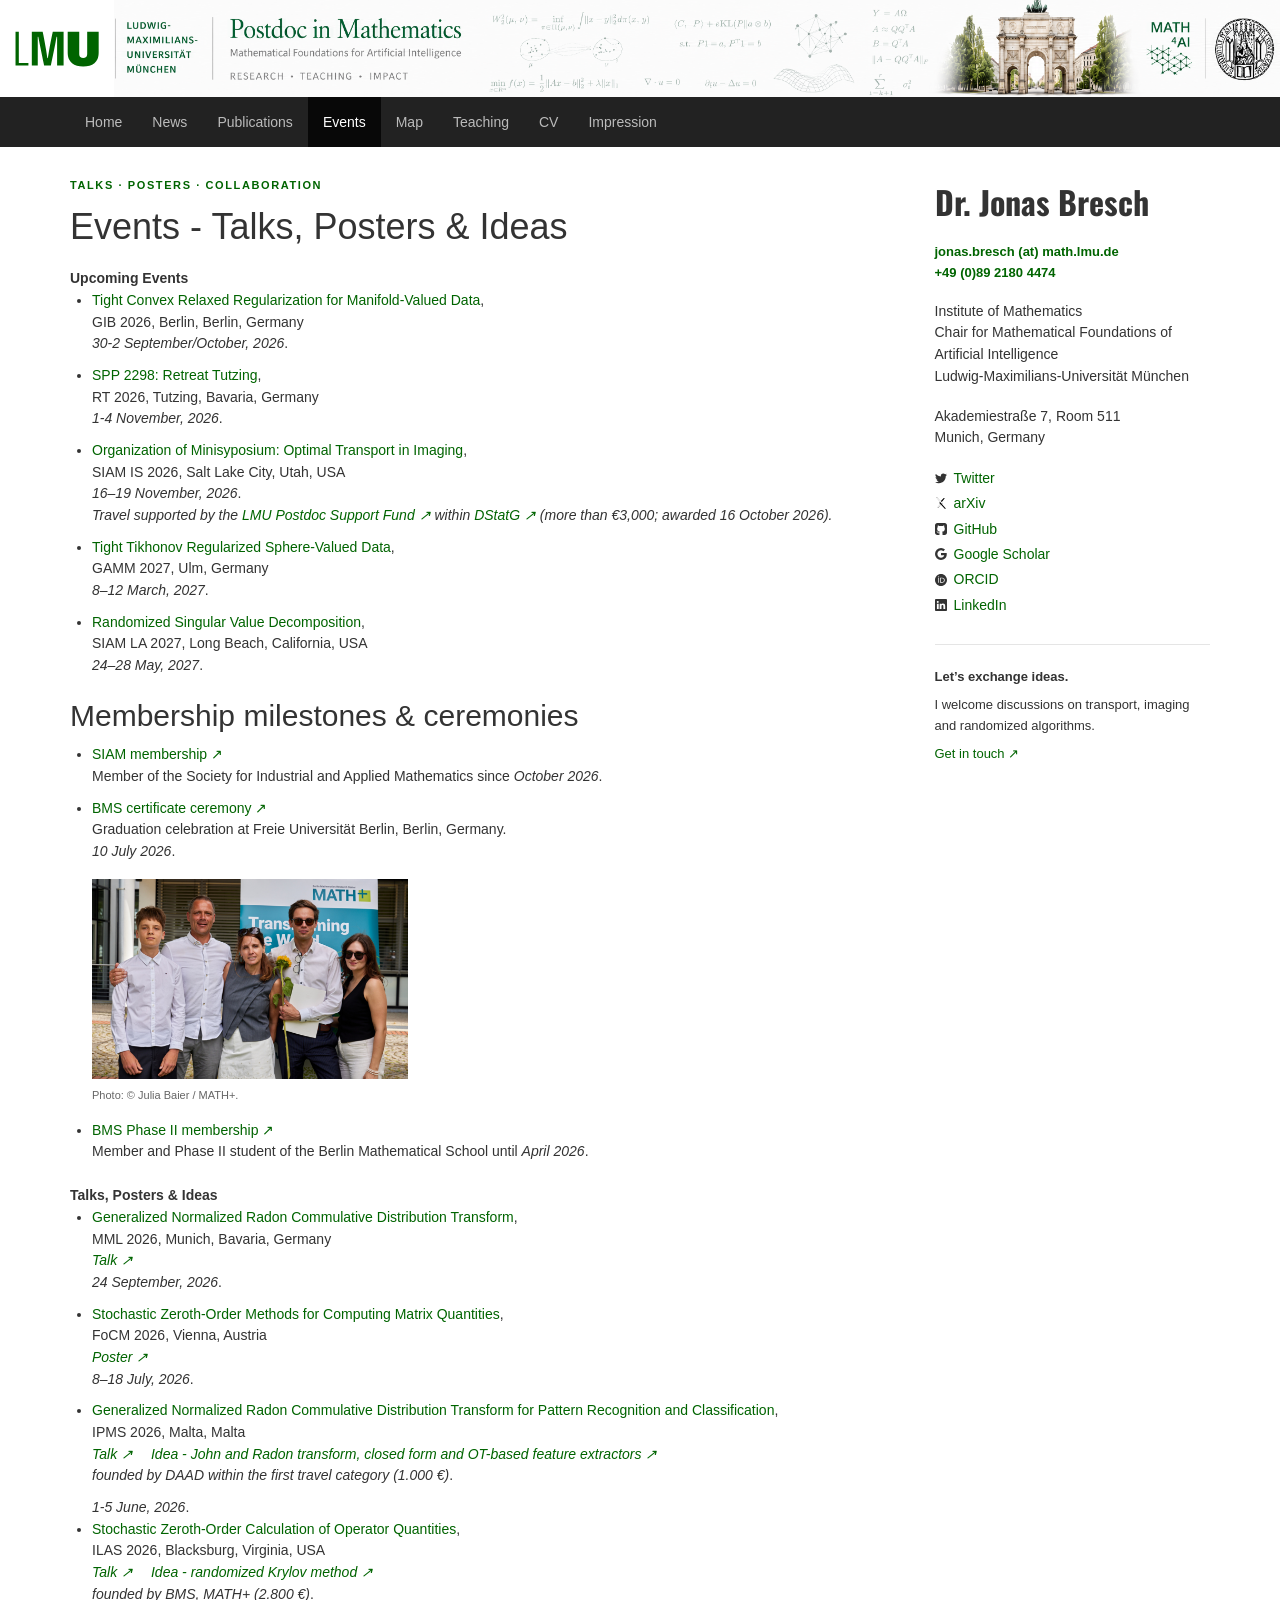
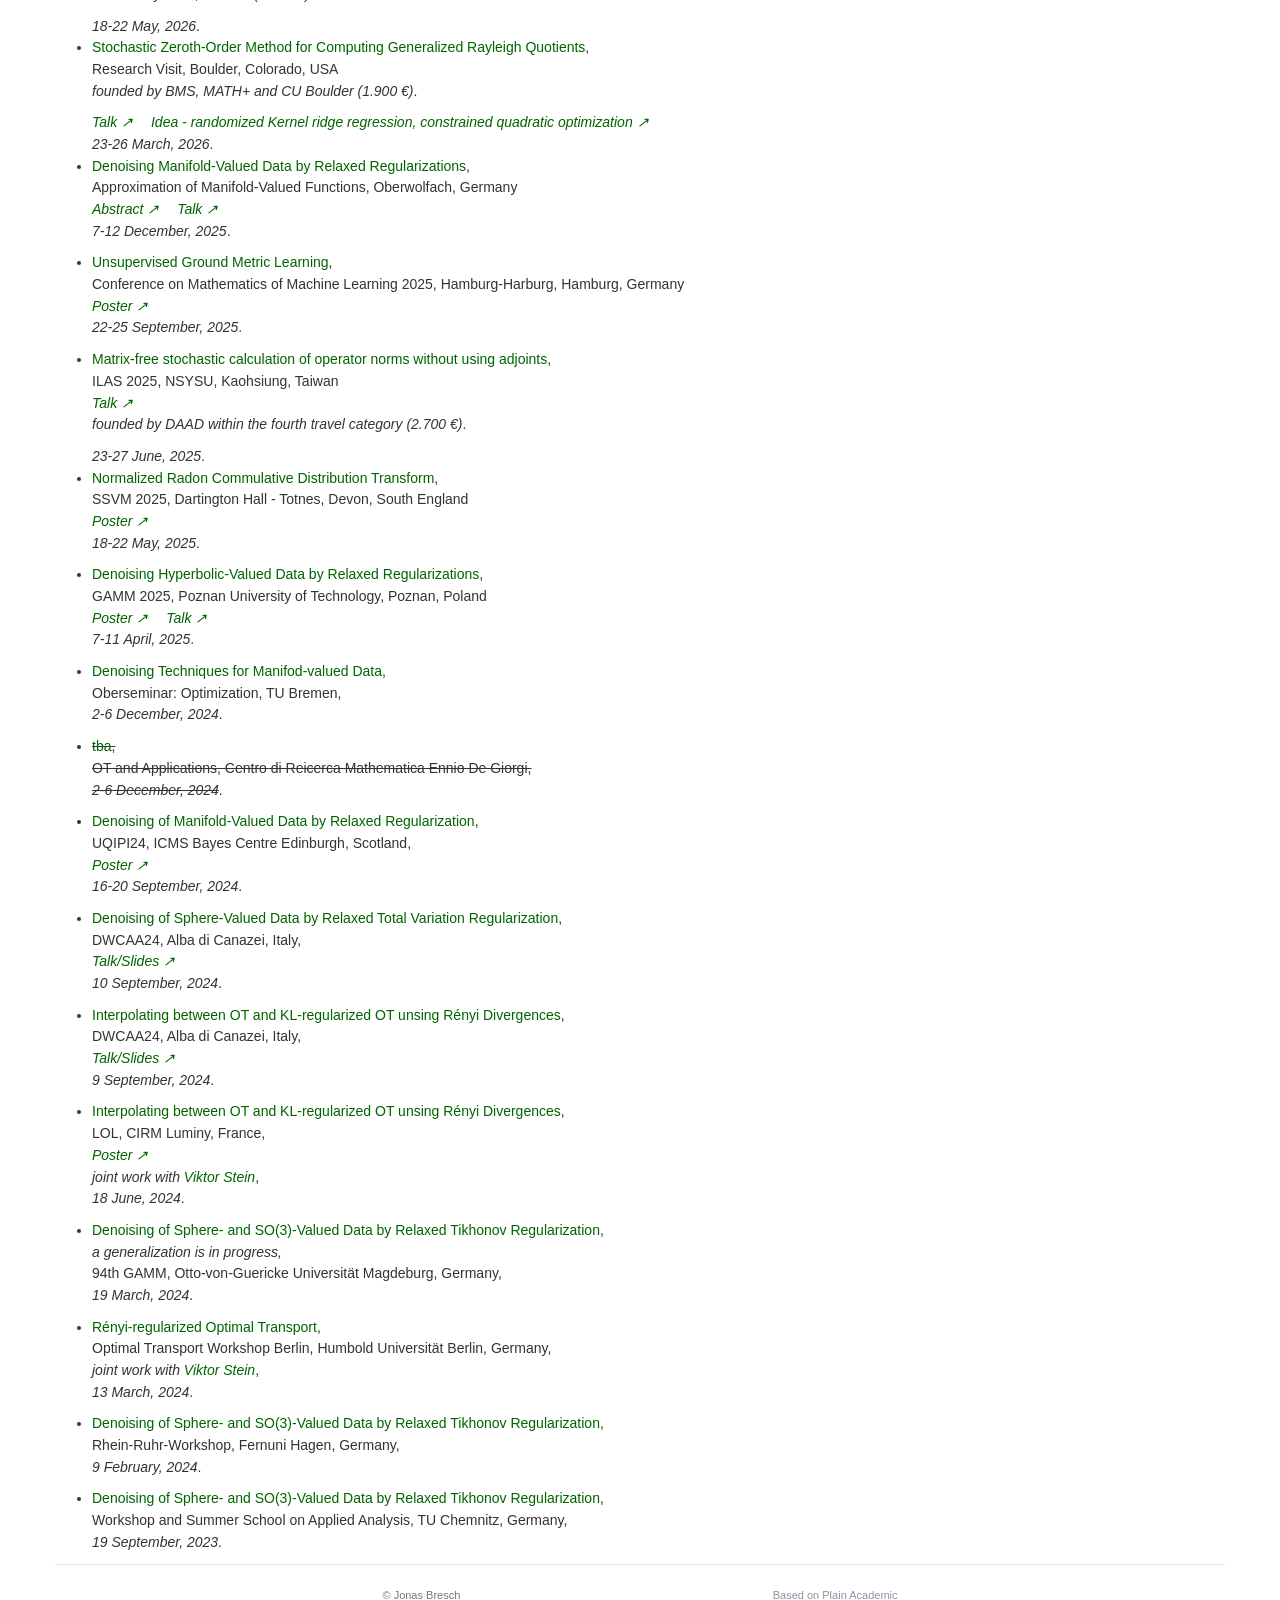
==== events.html @ 6ea83ebc "Correct BMS membership and add membership milestones and certificate ceremony" ====
<!doctype html>
<html lang="en"><head>
  <title>Jonas Bresch</title>
  <meta charset="utf-8">
  <meta name="viewport" content="width=device-width, initial-scale=1">
  <link rel="stylesheet" href="https://maxcdn.bootstrapcdn.com/bootstrap/3.3.6/css/bootstrap.min.css">
  <script src="https://ajax.googleapis.com/ajax/libs/jquery/1.12.0/jquery.min.js"></script>
  <script src="https://maxcdn.bootstrapcdn.com/bootstrap/3.3.6/js/bootstrap.min.js"></script>
  <link href="https://fonts.googleapis.com/css?family=Oswald:700" rel="stylesheet" type="text/css">
<html><head><link rel="stylesheet" href="news.css"></head></html><html><head><link rel="stylesheet" href="site.css"></head></html></head>
<body><a class="skip" href="#main">Skip to content</a><header class="banner"><a href="index.html"><span class="brand-banner"><img class="banner-art" src="LMU_header.png" alt="Postdoc in Mathematics — Mathematical Foundations of Artificial Intelligence"><span class="official-lmu"><img src="assets/lmu-letters.svg?v=006400" alt="LMU in green on white"></span></span></a></header><nav class="navigation" aria-label="Main navigation"><div class="container nav-inner"><a href="index.html">Home</a><a href="news.html">News</a><a href="publications.html">Publications</a><a aria-current="page" href="events.html">Events</a><a href="map.html">Map</a><a href="teaching.html">Teaching</a><a href="docs/cv_academic.pdf">CV</a><a href="images.html">Impression</a></div></nav><div class="container layout"><main id="main" class="page-content ">
<p class="eyebrow">TALKS · POSTERS · COLLABORATION</p>    
              <h1 id="publications">Events - Talks, Posters &amp; Ideas</h1>

              <strong>Upcoming Events</strong><br>
              <ul>
				<li> <a href="https://www.ptb.de/7th-annual-gip-meeting/startseite" , style="color:darkgreen">Tight Convex Relaxed Regularization for Manifold-Valued Data</a>,<br>  
                      GIB 2026, Berlin, Berlin, Germany<br>
                      <i>30-2 September/October, 2026</i>.</li>
				<li> <a href="https://jjewbresch.github.io/index.html" , style="color:darkgreen">SPP 2298: Retreat Tutzing</a>,<br>  
                      RT 2026, Tutzing, Bavaria, Germany<br>
                      <i>1-4 November, 2026</i>.</li>
                <li> <a href="https://www.siam.org/conferences-events/siam-conferences/is26/" , style="color:darkgreen">Organization of Minisyposium: Optimal Transport in Imaging</a>,<br>  
                      SIAM IS 2026, Salt Lake City, Utah, USA<br>
                <i>16–19 November, 2026</i>.<br><i>Travel supported by the <a href="https://www.mathematik-informatik-statistik.uni-muenchen.de/postdoc-support-fond/index.html" style="color:darkgreen">LMU Postdoc Support Fund ↗</a> within <a href="https://dstatg.de/" style="color:darkgreen">DStatG ↗</a> (more than €3,000; awarded 16 October 2026).</i></li>
                <li> <a href="https://jahrestagung.gamm.org/joint-annual-meeting-2027/joint-annual-meeting/" , style="color:darkgreen">Tight Tikhonov Regularized Sphere-Valued Data</a>,<br>  
                      GAMM 2027, Ulm, Germany<br>
                <i>8–12 March, 2027</i>.</li>
                <li> <a href="https://www.siam.org/conferences-events/siam-conferences/la27/" , style="color:darkgreen">Randomized Singular Value Decomposition</a>,<br>  
                      SIAM LA 2027, Long Beach, California, USA<br>
                <i>24–28 May, 2027</i>.</li>
              </ul>

              <section aria-labelledby="membership-events-title">
              <h2 id="membership-events-title">Membership milestones &amp; ceremonies</h2>
              <ul>
                <li><a href="https://www.siam.org/" style="color:darkgreen">SIAM membership ↗</a><br>Member of the Society for Industrial and Applied Mathematics since <i>October 2026</i>.</li>
                <li><a href="https://www.math-berlin.de/media-press/news/bms-certificate-ceremony-2026" style="color:darkgreen">BMS certificate ceremony ↗</a><br>Graduation celebration at Freie Universität Berlin, Berlin, Germany.<br><i>10 July 2026</i>.
                  <figure style="margin:16px 0"><a href="assets/bms-certificate-ceremony-2026.png" aria-label="Open full-size ceremony photograph"><img loading="lazy" decoding="async" src="assets/bms-certificate-ceremony-2026.png" width="600" height="380" style="display:block;max-width:100%;height:auto" alt="Jonas Bresch with family and guests at the BMS certificate ceremony, holding a certificate and sunflower."></a><figcaption style="font-size:11px;color:#666;margin-top:8px">Photo: © Julia Baier / MATH+.</figcaption></figure>
                </li>
                <li><a href="https://www.math-berlin.de/" style="color:darkgreen">BMS Phase II membership ↗</a><br>Member and Phase II student of the Berlin Mathematical School until <i>April 2026</i>.</li>
              </ul>
              </section>

              <strong>Talks, Posters &amp; Ideas</strong><br>
              <ul>
				<li> <a href="https://munichgeoml.github.io" , style="color:darkgreen">Generalized Normalized Radon Commulative Distribution Transform</a>,<br>  
                      MML 2026, Munich, Bavaria, Germany<br>
					  <i><a href="docs/talk_nrcdt_short.pdf" , style="color:darkgreen">Talk <span aria-hidden="true">↗</span></a></i><br>
                      <i>24 September, 2026</i>.</li>
                <li> <a href="https://focm2026.univie.ac.at/?page_id=1450" , style="color:darkgreen">Stochastic Zeroth-Order Methods for Computing Matrix Quantities</a>,<br>  
                      FoCM 2026, Vienna, Austria<br>
                      <i><a href="docs/Poster_FoCM2026.pdf" , style="color:darkgreen">Poster <span aria-hidden="true">↗</span></a></i><br>
                      <i>8–18 July, 2026</i>.</li>
                <li> <a href="https://www.ipms-conference.org/ipms2026/index.php/m20" , style="color:darkgreen">Generalized Normalized Radon Commulative Distribution Transform for Pattern Recognition and Classification</a>,<br>  
                      IPMS 2026, Malta, Malta<br>
                      <i><a href="docs/Talk_IPMS_2026.pdf" , style="color:darkgreen">Talk <span aria-hidden="true">↗</span></a>&emsp; <a href="docs/idea_IPMS2026.pdf" , style="color:darkgreen">Idea - John and Radon transform, closed form and OT-based feature extractors <span aria-hidden="true">↗</span></a></i><br>
                      <i>founded by DAAD within the first travel category (1.000 €)</i>.</li>
                <i>1-5 June, 2026</i>.
                <li> <a href="https://ilas2026.math.vt.edu/program.html" , style="color:darkgreen">Stochastic Zeroth-Order Calculation of Operator Quantities</a>,<br>  
                      ILAS 2026, Blacksburg, Virginia, USA<br>
                      <i><a href="docs/Talk_ILAS2026.pdf" , style="color:darkgreen">Talk <span aria-hidden="true">↗</span></a>&emsp; <a href="docs/idea_Blacksburg.pdf" , style="color:darkgreen">Idea - randomized Krylov method <span aria-hidden="true">↗</span></a></i><br>
                      <i>founded by BMS, MATH+ (2.800 €)</i>.</li>
                <i>18-22 May, 2026</i>.
                <li> <a href="https://www.colorado.edu/math/" , style="color:darkgreen">Stochastic Zeroth-Order Method for Computing Generalized Rayleigh Quotients</a>,<br>  
                      Research Visit, Boulder, Colorado, USA<br>
                      <i>founded by BMS, MATH+ and CU Boulder (1.900 €)</i>.</li>
                      <i><a href="docs/Talk_Boulder2026.pdf" , style="color:darkgreen">Talk <span aria-hidden="true">↗</span></a>&emsp; <a href="docs/idea_Boulder.pdf" , style="color:darkgreen">Idea - randomized Kernel ridge regression, constrained quadratic optimization <span aria-hidden="true">↗</span></a></i><br>
                <i>23-26 March, 2026</i>.
                <li> <a href="https://www.mfo.de/www/activity/2550b" , style="color:darkgreen">Denoising Manifold-Valued Data by Relaxed Regularizations</a>,<br>  
                      Approximation of Manifold-Valued Functions, Oberwolfach, Germany<br>
                      <i><a href="docs/Abstract_MFO2025.pdf" , style="color:darkgreen">Abstract <span aria-hidden="true">↗</span></a>&emsp; <a href="docs/Talk_MFO2025.pdf" , style="color:darkgreen">Talk <span aria-hidden="true">↗</span></a></i> <br>
                <i>7-12 December, 2025</i>.</li>
                <li> <a href="https://events.hifis.net/event/1858/" , style="color:darkgreen">Unsupervised Ground Metric Learning</a>,<br>  
                      Conference on Mathematics of Machine Learning 2025, Hamburg-Harburg, Hamburg, Germany<br>
                      <i><a href="docs/Unsupervised_Metric_Learning__poster.pdf" , style="color:darkgreen">Poster <span aria-hidden="true">↗</span></a></i> <br>
                <i>22-25 September, 2025</i>.</li>
                <li> <a href="https://ilas2025.tw/program/mini/" , style="color:darkgreen">Matrix-free stochastic calculation of operator norms without using adjoints</a>,<br>  
                      ILAS 2025, NSYSU, Kaohsiung, Taiwan<br>
                      <i><a href="docs/Talk_ILAS2025.pdf" , style="color:darkgreen">Talk <span aria-hidden="true">↗</span></a></i> <br>
                      <i>founded by DAAD within the fourth travel category (2.700 €)</i>.</li>
                <i>23-27 June, 2025</i>.
                <li> <a href="https://sites.google.com/view/ssvm-2025/home-page" , style="color:darkgreen">Normalized Radon Commulative Distribution Transform</a>,<br>  
                      SSVM 2025, Dartington Hall - Totnes, Devon, South England<br>
                      <i><a href="docs/SSVM2025_NR_CDT_poster.pdf" , style="color:darkgreen">Poster <span aria-hidden="true">↗</span></a></i> <br>
                <i>18-22 May, 2025</i>.</li>
                <li> <a href="https://jahrestagung.gamm.org/annual-meeting-2025/95th-annual-meeting-2/" , style="color:darkgreen">Denoising Hyperbolic-Valued Data by Relaxed Regularizations</a>,<br>  
                  GAMM 2025, Poznan University of Technology, Poznan, Poland<br>
                  <i><a href="docs/Denoising_Hyperbolic_Valued_Data_by_Relaxed_TV_Regularization__poster.pdf" , style="color:darkgreen">Poster <span aria-hidden="true">↗</span></a>&emsp; <a href="docs/Talk_GAMM2025.pdf" , style="color:darkgreen">Talk <span aria-hidden="true">↗</span></a></i> <br>
                <i>7-11 April, 2025</i>.</li>
                <li> <a href="http://www.crm.sns.it/event/531/index.html#title" , style="color:darkgreen">Denoising Techniques for Manifod-valued Data</a>,<br>  
                  Oberseminar: Optimization, TU Bremen,<br>
                <i>2-6 December, 2024</i>.</li>
                <li> <s><a href="http://www.crm.sns.it/event/531/index.html#title" , style="color:darkgreen">tba</a>,<br>  
                  OT and Applications, Centro di Reicerca Mathematica Ennio De Giorgi,</s><br>
                <i><s>2-6 December, 2024</s></i>.</li>
                <li> <a href="https://www.icms.org.uk/UQIPI24" , style="color:darkgreen">Denoising of Manifold-Valued Data by Relaxed Regularization</a>,<br>  
                  UQIPI24, ICMS Bayes Centre Edinburgh, Scotland,<br>
                <i><a href="docs/Denoising_Sphere_Valued_Data_by_Relaxed_TV_Regularization__poster.pdf" , style="color:darkgreen">Poster <span aria-hidden="true">↗</span></a></i> <br>
                <i>16-20 September, 2024</i>.</li>
              <li> <a href="https://sites.google.com/view/dwcaa24/" , style="color:darkgreen">Denoising of Sphere-Valued Data by Relaxed Total Variation Regularization</a>,<br>  
                  DWCAA24, Alba di Canazei, Italy,<br>
                <i><a href="docs/Talk_Denoising_of_Manifold_Valued_Data__DWCAA.pdf" , style="color:darkgreen">Talk/Slides <span aria-hidden="true">↗</span></a></i> <br>
                <i>10 September, 2024</i>.</li>
              <li> <a href="https://sites.google.com/view/dwcaa24/" , style="color:darkgreen">Interpolating between OT and KL-regularized OT unsing Rényi Divergences</a>,<br>  
                  DWCAA24, Alba di Canazei, Italy,<br>
                <i><a href="docs/Talk_Re%CC%81nyi_regularized_Optimal_Transport__DWCAA.pdf" , style="color:darkgreen">Talk/Slides <span aria-hidden="true">↗</span></a></i> <br>
                <i>9 September, 2024</i>.</li>
              <li> <a href="https://conferences.cirm-math.fr/3003.html" , style="color:darkgreen">Interpolating between OT and KL-regularized OT unsing Rényi Divergences</a>,<br>  
                  LOL, CIRM Luminy, France,<br>
                  <i><a href="docs/Re%CC%81nyi_regularized_optimal_transport__poster.pdf" , style="color:darkgreen">Poster <span aria-hidden="true">↗</span></a></i> <br>
                  <i>joint work with  <a href="https://viktorajstein.github.io" , style="color:darkgreen">Viktor Stein</a></i>,<br>
                  <i>18 June, 2024</i>.</li>
              <li> <a href="https://jahrestagung.gamm.org/annual-meeting-2024/program/" , style="color:darkgreen">Denoising of Sphere- and SO(3)-Valued Data by Relaxed Tikhonov Regularization</a>,<br>  
                  <i>a generalization is in progress,</i><br>
                  94th GAMM, Otto-von-Guericke Universität Magdeburg, Germany,<br>
              <i>19 March, 2024</i>.</li>
              <li> <a href="https://sites.google.com/view/ot-berlin-2024" , style="color:darkgreen">Rényi-regularized Optimal Transport</a>,<br> 
                  Optimal Transport Workshop Berlin, Humbold Universität Berlin, Germany,<br>
              <i>joint work with  <a href="https://viktorajstein.github.io" , style="color:darkgreen">Viktor Stein</a></i>,<br>
              <i>13 March, 2024</i>.</li>
              <li> <a href="https://www.fernuni-hagen.de/angewandte-mathematik/rrw/workshop2024.shtml" , style="color:darkgreen">Denoising of Sphere- and SO(3)-Valued Data by Relaxed Tikhonov Regularization</a>,<br> 
                  Rhein-Ruhr-Workshop, Fernuni Hagen, Germany,<br>
              <i>9 February, 2024</i>.</li>
              <li> <a href="https://www.chemnitz-am.de/cms2023/" , style="color:darkgreen">Denoising of Sphere- and SO(3)-Valued Data by Relaxed Tikhonov Regularization</a>,<br> 
                    Workshop and Summer School on Applied Analysis, TU Chemnitz, Germany,<br>
                <i>19 September, 2023</i>.</li>
              </ul>
          
            </main><aside class="sidebar"><h2>Dr. Jonas Bresch</h2><p><a href="mailto:jonas.bresch@math.lmu.de">jonas.bresch (at) math.lmu.de</a><br><a href="tel:+498921804474">+49 (0)89 2180 4474</a></p><p>Institute of Mathematics<br>Chair for Mathematical Foundations of Artificial Intelligence<br>Ludwig-Maximilians-Universität München</p><p>Akademiestraße 7, Room 511<br>Munich, Germany</p><div class="profile-links"><a href="https://twitter.com/j_j_e_w_b"><svg xmlns="https://www.w3.org/2000/svg" width="12" height="12" fill="currentColor" class="bi bi-twitter" viewbox="0 0 16 16">
                    <path d="M5.026 15c6.038 0 9.341-5.003 9.341-9.334 0-.14 0-.282-.006-.422A6.685 6.685 0 0 0 16 3.542a6.658 6.658 0 0 1-1.889.518 3.301 3.301 0 0 0 1.447-1.817 6.533 6.533 0 0 1-2.087.793A3.286 3.286 0 0 0 7.875 6.03a9.325 9.325 0 0 1-6.767-3.429 3.289 3.289 0 0 0 1.018 4.382A3.323 3.323 0 0 1 .64 6.575v.045a3.288 3.288 0 0 0 2.632 3.218 3.203 3.203 0 0 1-.865.115 3.23 3.23 0 0 1-.614-.057 3.283 3.283 0 0 0 3.067 2.277A6.588 6.588 0 0 1 .78 13.58a6.32 6.32 0 0 1-.78-.045A9.344 9.344 0 0 0 5.026 15z"></path>
                    </svg><span>Twitter</span></a><a href="https://arxiv.org/search/?searchtype=author&amp;query=Bresch%2C+J"><svg xmlns="http://www.w3.org/2000/svg" width="12" height="12" fill="currentColor" class="bi bi-google" viewbox="0 0 24 24">
                    <path d="M3.8423 0a1.0037 1.0037 0 0 0 -0.922 0.6078c-0.1536 0.3687 -0.0438 0.6275 0.2938 1.1113l6.9185 8.3597 -1.0223 1.1058a1.0393 1.0393 0 0 0 0.003 1.4229l1.2292 1.3135 -5.4391 6.4444c-0.2803 0.299 -0.4538 0.823 -0.2971 1.1986a1.0253 1.0253 0 0 0 0.9585 0.635 0.9133 0.9133 0 0 0 0.6891 -0.3405l5.783 -6.126 7.4902 8.0051a0.8527 0.8527 0 0 0 0.6835 0.2597 0.9575 0.9575 0 0 0 0.8777 -0.6138c0.1577 -0.377 -0.017 -0.7502 -0.306 -1.1407l-7.0518 -8.3418 1.0632 -1.13a0.9626 0.9626 0 0 0 0.0089 -1.3165L4.6336 0.4639s-0.3733 -0.4535 -0.768 -0.463zm0 0.272h0.0166c0.2179 0.0052 0.4874 0.2715 0.5644 0.3639l0.005 0.006 0.0052 0.0055 10.169 10.9905a0.6915 0.6915 0 0 1 -0.0072 0.945l-1.0666 1.133 -1.4982 -1.7724 -8.5994 -10.39c-0.3286 -0.472 -0.352 -0.6183 -0.2592 -0.841a0.7307 0.7307 0 0 1 0.6704 -0.4401Zm14.341 1.5701a0.877 0.877 0 0 0 -0.6554 0.2418l-5.6962 6.1584 1.6944 1.8319 5.3089 -6.5138c0.3251 -0.4335 0.479 -0.6603 0.3247 -1.0292a1.1205 1.1205 0 0 0 -0.9763 -0.689zm-7.6557 12.2823 1.3186 1.4135 -5.7864 6.1295a0.6494 0.6494 0 0 1 -0.4959 0.26 0.7516 0.7516 0 0 1 -0.706 -0.4669c-0.1119 -0.2682 0.0359 -0.6864 0.2442 -0.9083l0.0051 -0.0055 0.0047 -0.0055z" fill="#000000" stroke-width="1"></path>
                    </svg><span>arXiv</span></a><a href="https://github.com/JJEWBresch"><svg xmlns="http://www.w3.org/2000/svg" width="12" height="12" fill="currentColor" class="bi bi-google" viewbox="0 0 20 20">
                    <path d="M18.88 1.099C18.147.366 17.265 0 16.233 0H3.746C2.714 0 1.832.366 1.099 1.099.366 1.832 0 2.714 0 3.746v12.487c0 1.032.366 1.914 1.099 2.647.733.733 1.615 1.099 2.647 1.099H6.66c.19 0 .333-.007.429-.02a.504.504 0 0 0 .286-.169c.095-.1.143-.245.143-.435l-.007-.885c-.004-.564-.006-1.01-.006-1.34l-.3.052c-.19.035-.43.05-.721.046a5.555 5.555 0 0 1-.904-.091 2.026 2.026 0 0 1-.872-.39 1.651 1.651 0 0 1-.572-.8l-.13-.3a3.25 3.25 0 0 0-.41-.663c-.186-.243-.375-.407-.566-.494l-.09-.065a.956.956 0 0 1-.17-.156.723.723 0 0 1-.117-.182c-.026-.061-.004-.111.065-.15.07-.04.195-.059.378-.059l.26.04c.173.034.388.138.643.311a2.1 2.1 0 0 1 .631.677c.2.355.44.626.722.813.282.186.566.28.852.28.286 0 .533-.022.742-.065a2.59 2.59 0 0 0 .585-.196c.078-.58.29-1.028.637-1.34a8.907 8.907 0 0 1-1.333-.234 5.314 5.314 0 0 1-1.223-.507 3.5 3.5 0 0 1-1.047-.872c-.277-.347-.505-.802-.683-1.365-.177-.564-.266-1.215-.266-1.952 0-1.049.342-1.942 1.027-2.68-.32-.788-.29-1.673.091-2.652.252-.079.625-.02 1.119.175.494.195.856.362 1.086.5.23.14.414.257.553.352a9.233 9.233 0 0 1 2.497-.338c.859 0 1.691.113 2.498.338l.494-.312a6.997 6.997 0 0 1 1.197-.572c.46-.174.81-.221 1.054-.143.39.98.424 1.864.103 2.653.685.737 1.028 1.63 1.028 2.68 0 .737-.089 1.39-.267 1.957-.177.568-.407 1.023-.689 1.366-.282.343-.633.63-1.053.865-.42.234-.828.403-1.223.507a8.9 8.9 0 0 1-1.333.235c.45.39.676 1.005.676 1.846v3.11c0 .147.021.266.065.357a.36.36 0 0 0 .208.189c.096.034.18.056.254.064.074.01.18.013.318.013h2.914c1.032 0 1.914-.366 2.647-1.099.732-.732 1.099-1.615 1.099-2.647V3.746c0-1.032-.367-1.914-1.1-2.647z"></path>
                    </svg><span>GitHub</span></a><a href="https://scholar.google.com/citations?user=GdgyWoAAAAAJ&amp;hl=de"><svg xmlns="https://www.w3.org/2000/svg" width="12" height="12" fill="currentColor" class="bi bi-google" viewbox="0 0 16 16">
                    <path d="M15.545 6.558a9.42 9.42 0 0 1 .139 1.626c0 2.434-.87 4.492-2.384 5.885h.002C11.978 15.292 10.158 16 8 16A8 8 0 1 1 8 0a7.689 7.689 0 0 1 5.352 2.082l-2.284 2.284A4.347 4.347 0 0 0 8 3.166c-2.087 0-3.86 1.408-4.492 3.304a4.792 4.792 0 0 0 0 3.063h.003c.635 1.893 2.405 3.301 4.492 3.301 1.078 0 2.004-.276 2.722-.764h-.003 a3.702 3.702 0 0 0 1.599-2.431H8v-3.08h7.545z"></path>
                    </svg><span>Google Scholar</span></a><a href="https://orcid.org/0009-0009-3855-0933"><svg xmlns="http://www.w3.org/2000/svg" width="12" height="12" fill="currentColor" class="bi bi-google" viewbox="0 0 32 32">
                    <path d="M16 0c-8.839 0-16 7.161-16 16s7.161 16 16 16c8.839 0 16-7.161 16-16s-7.161-16-16-16zM9.823 5.839c0.704 0 1.265 0.573 1.265 1.26 0 0.688-0.561 1.265-1.265 1.265-0.692-0.004-1.26-0.567-1.26-1.265 0-0.697 0.563-1.26 1.26-1.26zM8.864 9.885h1.923v13.391h-1.923zM13.615 9.885h5.197c4.948 0 7.125 3.541 7.125 6.703 0 3.439-2.687 6.699-7.099 6.699h-5.224zM15.536 11.625v9.927h3.063c4.365 0 5.365-3.312 5.365-4.964 0-2.687-1.713-4.963-5.464-4.963z"></path></svg><span>ORCID</span></a><a href="https://de.linkedin.com/in/jonas-j-e-w-bresch-36546132b"><svg xmlns="http://www.w3.org/2000/svg" width="12" height="12" viewBox="0 0 16 16" fill="currentColor" aria-hidden="true"><path d="M0 1.146C0 .513.526 0 1.175 0h13.65C15.474 0 16 .513 16 1.146v13.708c0 .633-.526 1.146-1.175 1.146H1.175C.526 16 0 15.487 0 14.854zM4.943 13.394V6.169H2.542v7.225zM3.743 5.182c.837 0 1.358-.554 1.358-1.248-.015-.709-.521-1.248-1.342-1.248s-1.359.539-1.359 1.248c0 .694.521 1.248 1.327 1.248h.016zm4.908 8.212V9.359c0-.216.016-.432.08-.586.173-.431.568-.878 1.232-.878.869 0 1.216.662 1.216 1.634v3.865h2.401V9.25c0-2.22-1.184-3.252-2.764-3.252-1.274 0-1.845.7-2.165 1.193v.025h-.016l.016-.025V6.169h-2.4c.03.678 0 7.225 0 7.225z"/></svg><span>LinkedIn</span></a></div><div class="sidebar-note"><strong>Let’s exchange ideas.</strong><p>I welcome discussions on transport, imaging and randomized algorithms.</p><a href="mailto:jonas.bresch@math.lmu.de">Get in touch ↗</a></div></aside></div><footer class="container footer"><span>© Jonas Bresch</span><a href="https://github.com/mavroudisv/plain-academic">Based on Plain Academic</a></footer></body></html>
---- news.css ----
:root{--green:#006400;--ink:#333;--muted:#666;--line:#e5e5e5}*{box-sizing:border-box}body{margin:0;color:var(--ink);background:white;font:14px/1.55 'Helvetica Neue',Helvetica,Arial,sans-serif}a{color:var(--green);text-decoration:none}a:hover{text-decoration:underline}a:focus-visible,button:focus-visible{outline:3px solid #147a27;outline-offset:4px}img{max-width:100%;height:auto}.container{width:1170px;max-width:100%;padding:0 15px;margin:0 auto}.banner img{display:block;width:100%;height:auto}.navigation{background:#222;min-height:50px}.nav-inner{display:flex;flex-wrap:wrap}.navigation a{color:#bbb;padding:15px;line-height:20px}.navigation a:hover{color:white;text-decoration:none}.navigation a[aria-current=page]{background:#080808;color:white}.layout{display:grid;grid-template-columns:minmax(0,3fr) minmax(225px,1fr);gap:38px;margin-top:30px}.intro{margin-bottom:24px}h1{font-size:36px;font-weight:500;line-height:1.1;margin:12px 0 16px}h2{font-weight:500;line-height:1.25}.eyebrow{font-size:11px;letter-spacing:1.6px;color:var(--green);font-weight:700;margin:0}.lead{font-size:21px;line-height:1.4;font-weight:300;margin:0 0 10px;max-width:660px}.intro-note{color:var(--muted)}.upcoming{background:#f6f8f5;border-left:3px solid var(--green);padding:18px 22px;margin:24px 0 30px}.upcoming h2{font-size:18px;margin:0 0 12px}.upcoming ul{list-style:none;padding:0;margin:0;display:grid;grid-template-columns:1fr 1fr;gap:18px 24px}.upcoming li{font-size:13px}.filter-area{border-bottom:1px solid var(--line);padding-bottom:14px}.filters{display:flex;flex-wrap:wrap;gap:7px}.filters button{font:inherit;font-size:12px;padding:6px 11px;background:#fff;border:1px solid #ccc;border-radius:3px;color:#444;cursor:pointer}.filters button[aria-pressed=true]{background:var(--green);border-color:var(--green);color:white}#result-count{margin:10px 0 0;font-size:12px;color:var(--muted)}.news-item{border-bottom:1px solid var(--line);padding:28px 0 30px}.meta{display:flex;align-items:center;gap:12px;color:var(--muted);font-size:12px}.tag{color:var(--green);background:#edf4ec;padding:3px 8px;border-radius:2px;font-weight:600}.news-item h2{font-size:24px;margin:12px 0}.news-item p{margin:0 0 16px;max-width:720px}.news-item figure{margin:18px 0 16px}.news-item figure img{display:block;max-height:420px;width:auto;max-width:100%;margin:auto}.news-item figcaption{font-size:11px;line-height:1.5;color:#6b6b6b;margin:10px 0 0}.links{display:flex;flex-wrap:wrap;gap:9px 20px;font-size:13px;font-weight:500}.logos{display:flex;gap:25px;flex-wrap:wrap;align-items:center;margin:20px 0}.logo{display:flex;align-items:center;justify-content:center;width:145px;height:75px;padding:8px}.logo img{max-width:100%;max-height:60px;object-fit:contain}.logo.cu-boulder{background:#111;width:175px;border-radius:3px}.sidebar{padding-top:5px}.sidebar h2{font-family:'Arial Narrow','Helvetica Neue',Arial,sans-serif;font-size:30px;font-weight:700;margin:0 0 20px}.sidebar p{margin:0 0 18px}.sidebar>p:first-of-type{font-weight:600;font-size:13px}.profile-links{display:grid;gap:3px}.sidebar-note{border-top:1px solid var(--line);margin-top:28px;padding-top:22px;font-size:13px}.sidebar-note p{margin:8px 0}.updated{font-size:11px;color:#777;margin-top:28px!important}.archive-note{padding:24px 0}.footer{display:flex;justify-content:space-between;gap:15px;padding-top:22px;padding-bottom:28px;border-top:1px solid var(--line);font-size:11px;color:#777}.footer>a{color:#8995a3}.skip{position:absolute;top:-60px;left:15px;background:white;padding:10px;z-index:10}.skip:focus{top:10px}[hidden]{display:none!important}@media(max-width:1199px){.container{width:970px}}@media(max-width:991px){.container{width:750px}.layout{grid-template-columns:minmax(0,1fr) 210px;gap:26px}.sidebar h2{font-size:26px}.lead{font-size:19px}.navigation a{padding:15px 12px}.upcoming ul{grid-template-columns:1fr}}@media(max-width:767px){.container{width:auto}.layout{display:block;margin-top:24px}.nav-inner{justify-content:flex-start;padding:0 8px}.navigation a{padding:11px 10px;font-size:13px}.sidebar{margin:30px 0;border-top:1px solid var(--line);padding-top:24px}.news-item h2{font-size:22px}.news-item figure img{max-height:none}.footer{flex-wrap:wrap}.upcoming{padding:16px}.intro .lead{font-size:20px}}@media print{.navigation,.filter-area,.sidebar,.upcoming,.skip{display:none!important}.layout{display:block}.banner{max-height:120px;overflow:hidden}.news-item{break-inside:avoid}.news-item[hidden]{display:block!important}.container{width:100%}}

/* Only the leftmost LMU letters are replaced; the rest of the header is untouched. */
.brand-banner{position:relative;display:block;width:100%;line-height:0}.brand-banner .banner-art{display:block;width:100%;height:auto;max-height:none}.official-lmu{position:absolute;left:0;top:0;width:8.9%;height:100%;display:flex;align-items:center;justify-content:center;background:#fff}.brand-banner .official-lmu img{display:block;width:77%;height:auto;max-height:65%;object-fit:contain;margin:0}
---- site.css ----
/* Shared academic-site layout. Original profile font and inline SVG marks are retained. */
.sidebar h2{font-family:'Oswald',sans-serif;font-size:32px;font-weight:700;line-height:1.25;margin:0 0 20px}
.profile-links a{display:flex;align-items:center;gap:7px;line-height:1.6}
.profile-links svg{flex:none;width:12px;height:12px;display:inline-block;color:#333}
.page-content{min-width:0}
.page-content>h1:first-child{margin-top:5px;margin-bottom:24px}
.page-content li{margin-bottom:10px}
.page-content li li{margin-bottom:5px}
.page-content ul{padding-left:22px}
.page-content>strong{display:block;margin-top:22px}
.page-content>strong+br{display:none}
.gallery-content .image123{display:flex;flex-wrap:wrap;align-items:flex-start;gap:14px;margin:12px 0 28px;clear:both}
.gallery-content .image123>div{float:none!important;margin:0!important;max-width:100%}
.gallery-content .image123 img{max-width:100%;object-fit:contain}
.gallery-content .image123 p{font-size:12px;margin:8px 0;max-width:290px}
.map-content{display:grid;grid-template-columns:minmax(185px,.8fr) minmax(0,1.6fr);grid-template-areas:'events map';gap:20px;align-items:start}
.map-content .events-panel,.map-content .map-card{height:clamp(420px,65vh,680px)}
.map-content .panel{margin:0;border:0;box-shadow:none}
.map-content .controls-row{grid-template-columns:minmax(0,1fr)}
.map-content .error-banner{color:#333}
.map-content .events-list{padding-right:8px}
.navigation a:focus,.navigation a:active{color:#fff;text-decoration:none}
@media(max-width:991px){.map-content{grid-template-columns:minmax(0,1fr);grid-template-areas:'map' 'events'}.map-content .events-panel{height:420px}.map-content .map-card{height:420px}}
@media(max-width:767px){.sidebar h2{font-size:32px}.map-content .map-card{height:380px}.gallery-content .image123{gap:16px}.page-content>h1:first-child{font-size:30px}}
/* Bootstrap's clearfix pseudo-elements must not become grid/flex children. */
.layout::before,.layout::after,.nav-inner::before,.nav-inner::after{display:none!important;content:none!important}
.page-content>img.img-responsive{height:auto!important;max-height:360px;object-fit:contain}

/* Research illustrations in the complete bibliography. */
.page-content li>figure{margin:14px 0 24px}.page-content li>figure img{width:auto;max-width:100%;max-height:200px;object-fit:contain}.page-content li>figure figcaption{font-size:11px;color:#666;max-width:650px;margin-top:6px}.archive-scope{font-size:12px;color:#666;margin:0 0 18px}
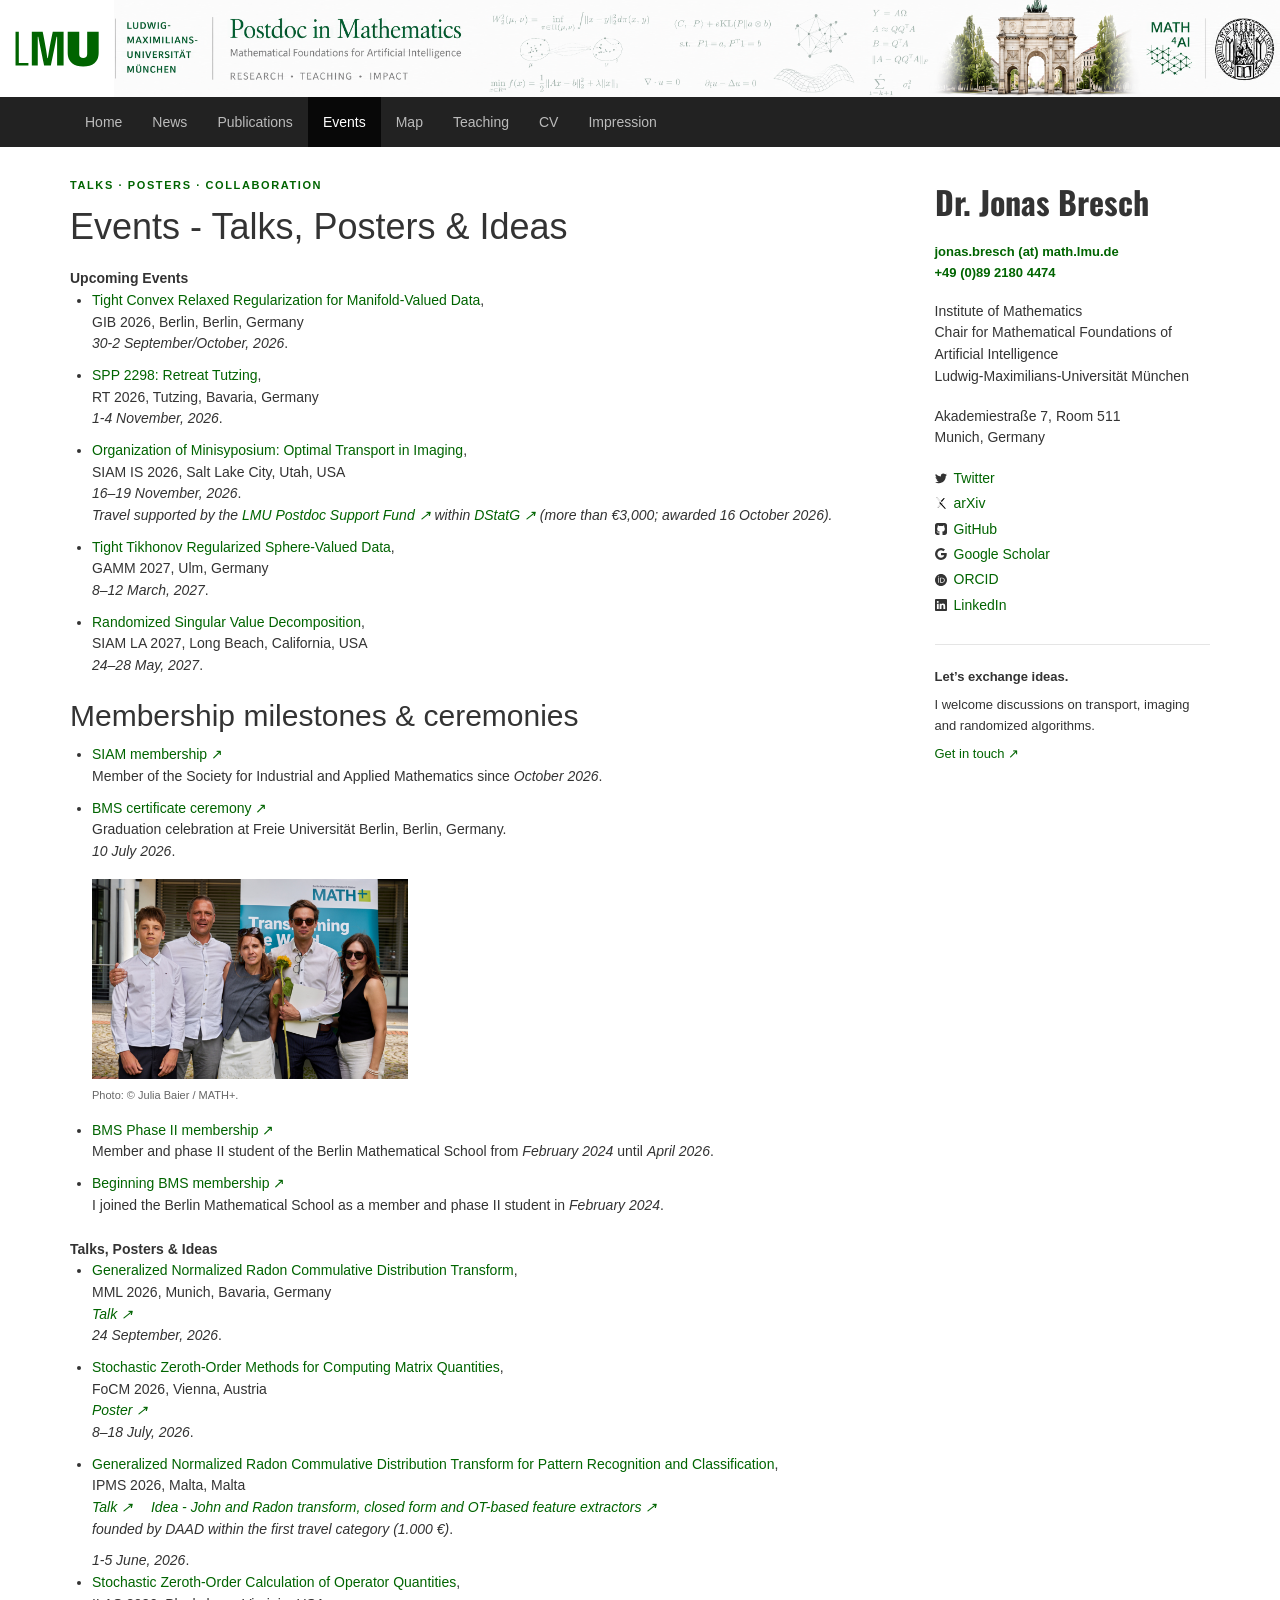
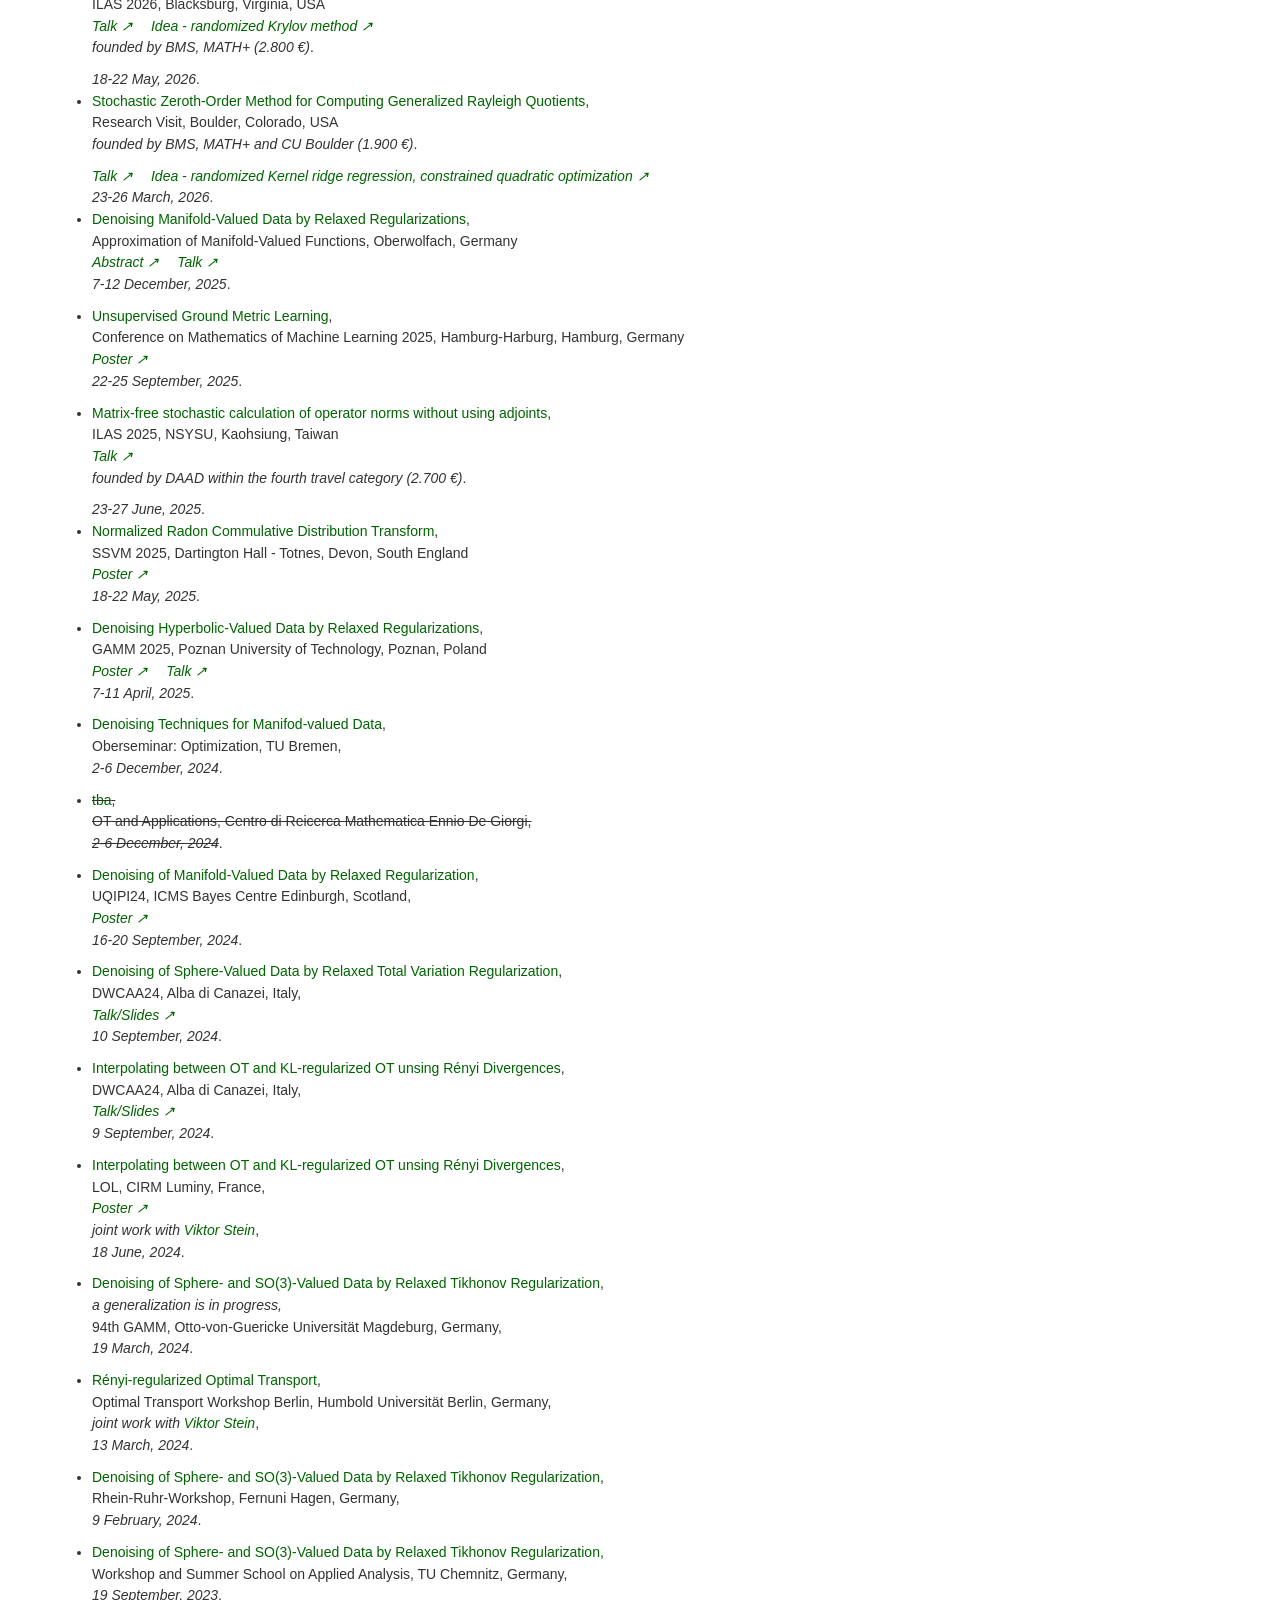
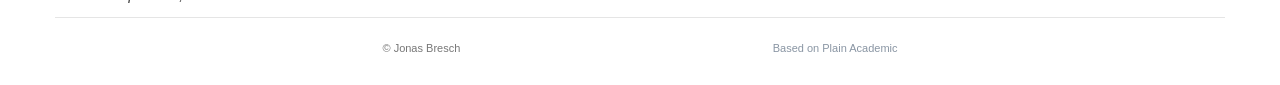
==== commit 355f540b: "Add BMS membership start and organization logos to membership news" ====
--- a/events.html
+++ b/events.html
@@ -38,7 +38,8 @@
                 <li><a href="https://www.math-berlin.de/media-press/news/bms-certificate-ceremony-2026" style="color:darkgreen">BMS certificate ceremony ↗</a><br>Graduation celebration at Freie Universität Berlin, Berlin, Germany.<br><i>10 July 2026</i>.
                   <figure style="margin:16px 0"><a href="assets/bms-certificate-ceremony-2026.png" aria-label="Open full-size ceremony photograph"><img loading="lazy" decoding="async" src="assets/bms-certificate-ceremony-2026.png" width="600" height="380" style="display:block;max-width:100%;height:auto" alt="Jonas Bresch with family and guests at the BMS certificate ceremony, holding a certificate and sunflower."></a><figcaption style="font-size:11px;color:#666;margin-top:8px">Photo: © Julia Baier / MATH+.</figcaption></figure>
                 </li>
-                <li><a href="https://www.math-berlin.de/" style="color:darkgreen">BMS Phase II membership ↗</a><br>Member and Phase II student of the Berlin Mathematical School until <i>April 2026</i>.</li>
+                <li><a href="https://www.math-berlin.de/" style="color:darkgreen">BMS Phase II membership ↗</a><br>Member and phase II student of the Berlin Mathematical School from <i>February 2024</i> until <i>April 2026</i>.</li>
+              <li><a href="https://www.math-berlin.de/" style="color:darkgreen">Beginning BMS membership ↗</a><br>I joined the Berlin Mathematical School as a member and phase II student in <i>February 2024</i>.</li>
               </ul>
               </section>
 
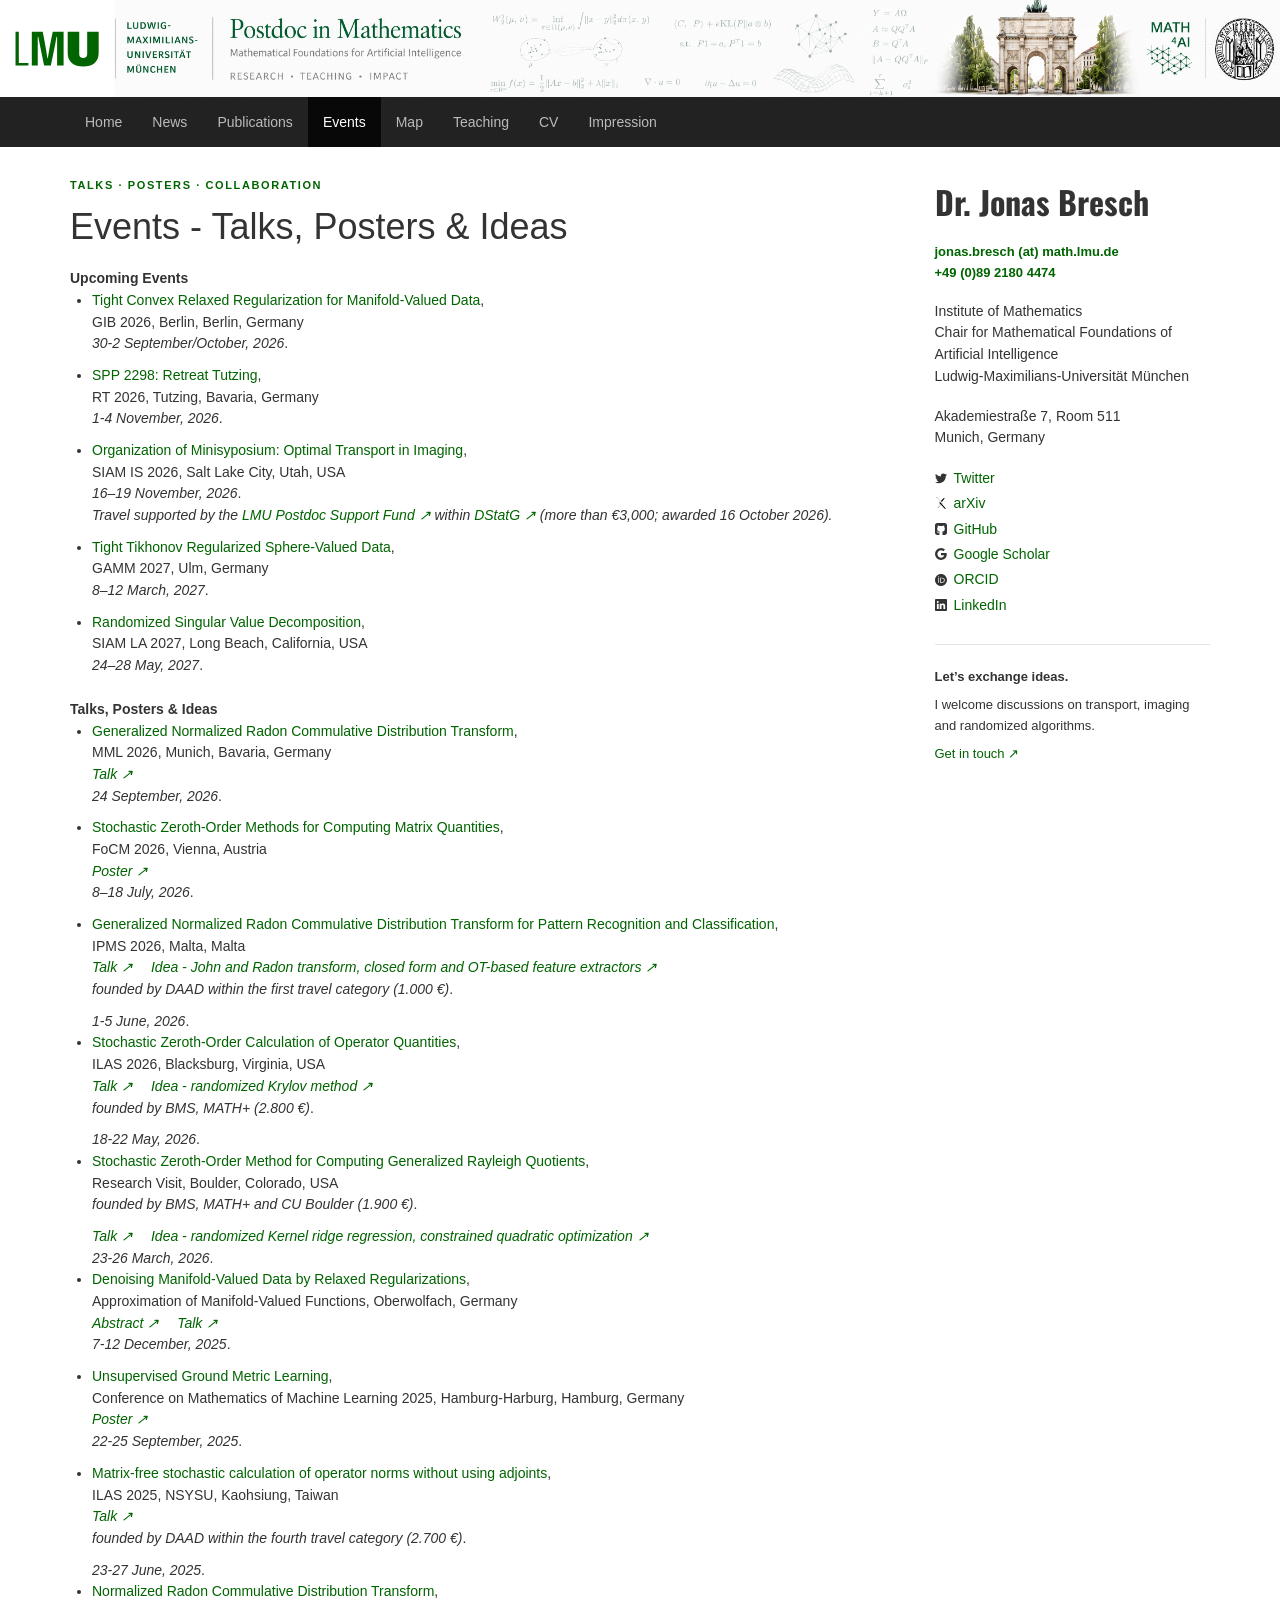
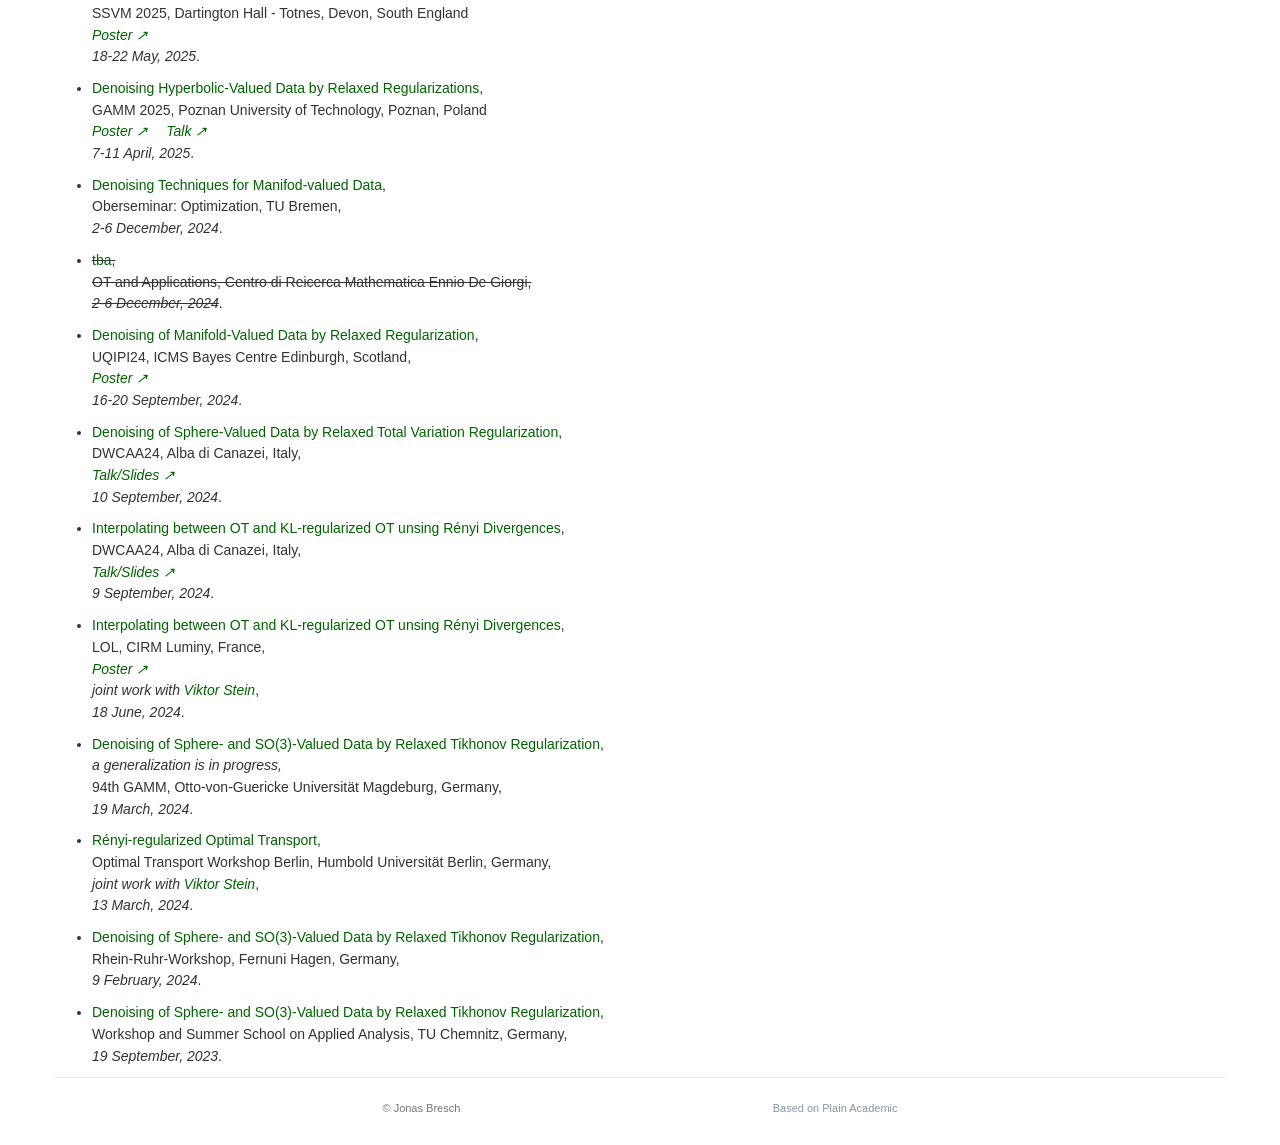
==== commit 624ef9bc: "Remove membership milestones and ceremonies section from Events" ====
--- a/events.html
+++ b/events.html
@@ -30,18 +30,6 @@
                       SIAM LA 2027, Long Beach, California, USA<br>
                 <i>24–28 May, 2027</i>.</li>
               </ul>
-
-              <section aria-labelledby="membership-events-title">
-              <h2 id="membership-events-title">Membership milestones &amp; ceremonies</h2>
-              <ul>
-                <li><a href="https://www.siam.org/" style="color:darkgreen">SIAM membership ↗</a><br>Member of the Society for Industrial and Applied Mathematics since <i>October 2026</i>.</li>
-                <li><a href="https://www.math-berlin.de/media-press/news/bms-certificate-ceremony-2026" style="color:darkgreen">BMS certificate ceremony ↗</a><br>Graduation celebration at Freie Universität Berlin, Berlin, Germany.<br><i>10 July 2026</i>.
-                  <figure style="margin:16px 0"><a href="assets/bms-certificate-ceremony-2026.png" aria-label="Open full-size ceremony photograph"><img loading="lazy" decoding="async" src="assets/bms-certificate-ceremony-2026.png" width="600" height="380" style="display:block;max-width:100%;height:auto" alt="Jonas Bresch with family and guests at the BMS certificate ceremony, holding a certificate and sunflower."></a><figcaption style="font-size:11px;color:#666;margin-top:8px">Photo: © Julia Baier / MATH+.</figcaption></figure>
-                </li>
-                <li><a href="https://www.math-berlin.de/" style="color:darkgreen">BMS Phase II membership ↗</a><br>Member and phase II student of the Berlin Mathematical School from <i>February 2024</i> until <i>April 2026</i>.</li>
-              <li><a href="https://www.math-berlin.de/" style="color:darkgreen">Beginning BMS membership ↗</a><br>I joined the Berlin Mathematical School as a member and phase II student in <i>February 2024</i>.</li>
-              </ul>
-              </section>
 
               <strong>Talks, Posters &amp; Ideas</strong><br>
               <ul>
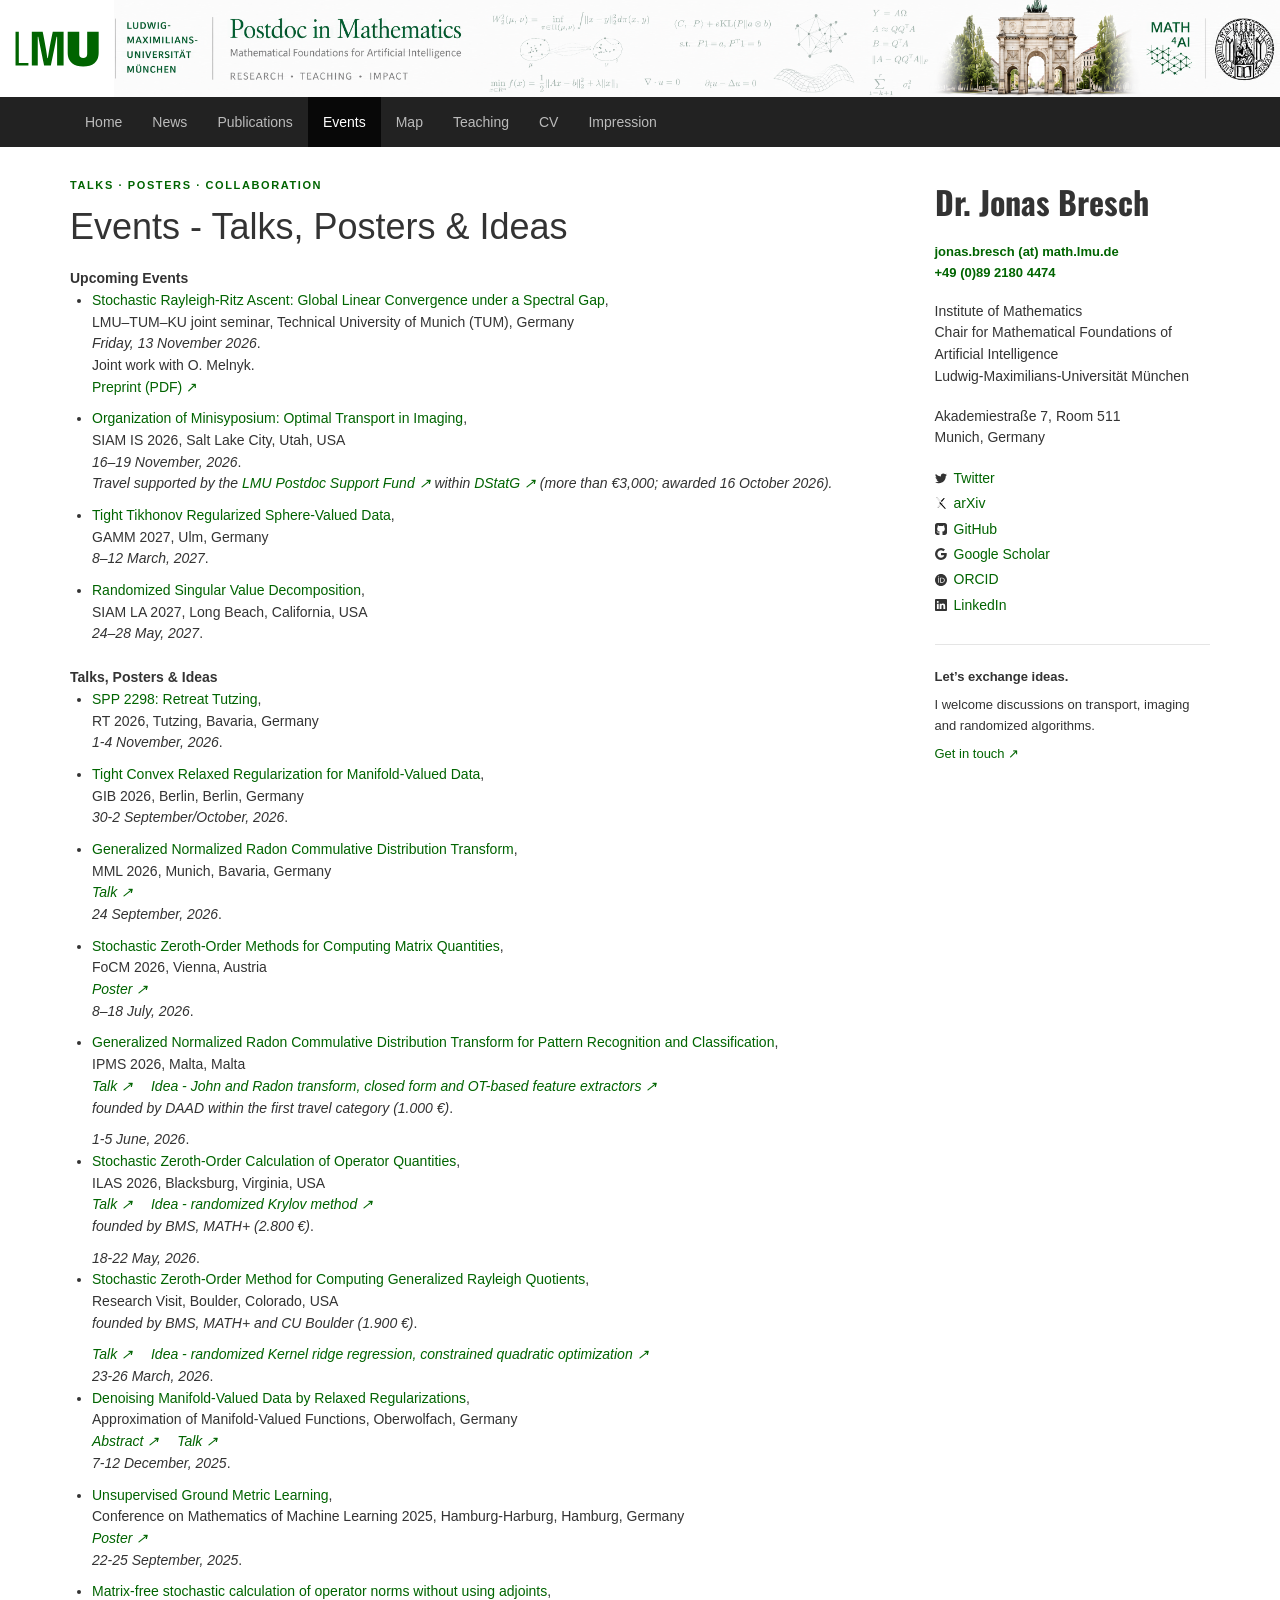
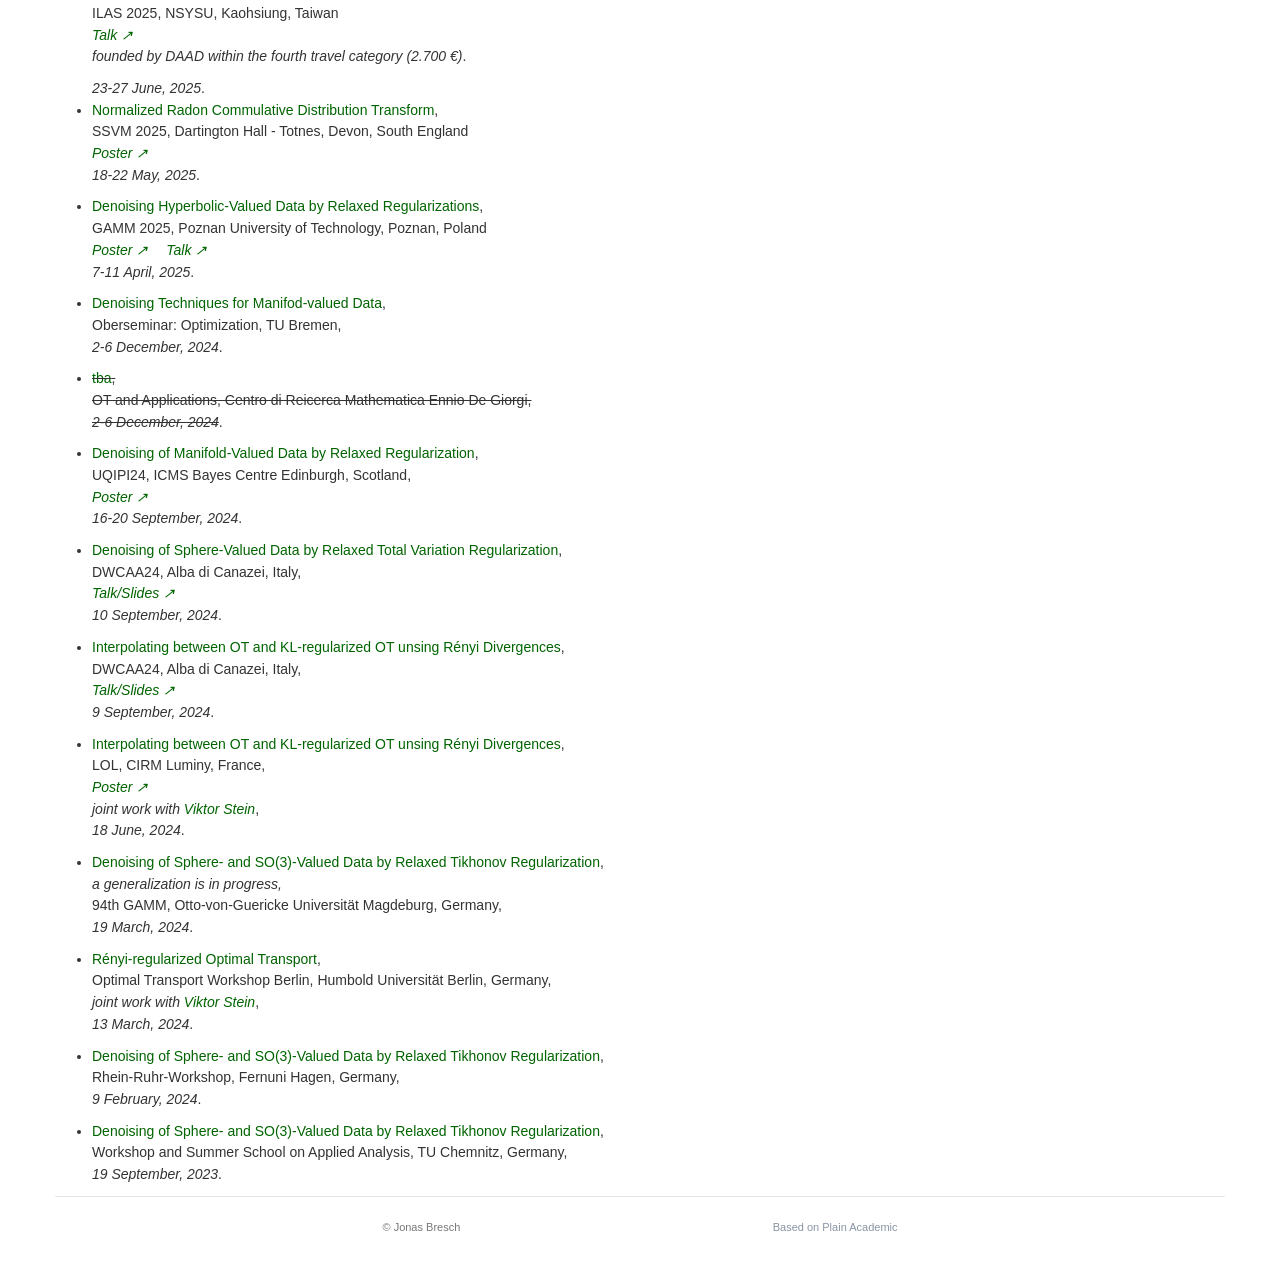
==== commit d81010a8: "Announce 13 November LMU–TUM–KU seminar on stochastic Rayleigh-Ritz ascent" ====
--- a/events.html
+++ b/events.html
@@ -14,12 +14,13 @@
 
               <strong>Upcoming Events</strong><br>
               <ul>
-				<li> <a href="https://www.ptb.de/7th-annual-gip-meeting/startseite" , style="color:darkgreen">Tight Convex Relaxed Regularization for Manifold-Valued Data</a>,<br>  
-                      GIB 2026, Berlin, Berlin, Germany<br>
-                      <i>30-2 September/October, 2026</i>.</li>
-				<li> <a href="https://jjewbresch.github.io/index.html" , style="color:darkgreen">SPP 2298: Retreat Tutzing</a>,<br>  
-                      RT 2026, Tutzing, Bavaria, Germany<br>
-                      <i>1-4 November, 2026</i>.</li>
+<li id="joint-seminar-2026-11-13"><a href="https://arxiv.org/abs/2610.42071v1" style="color:darkgreen">Stochastic Rayleigh-Ritz Ascent: Global Linear Convergence under a Spectral Gap</a>,<br>
+                      LMU–TUM–KU joint seminar, Technical University of Munich (TUM), Germany<br>
+                      <i>Friday, 13 November 2026</i>.<br>
+                      Joint work with O. Melnyk.<br>
+                      <a href="https://arxiv.org/pdf/2610.42071v1" style="color:darkgreen">Preprint (PDF) <span aria-hidden="true">↗</span></a></li>
+				
+				
                 <li> <a href="https://www.siam.org/conferences-events/siam-conferences/is26/" , style="color:darkgreen">Organization of Minisyposium: Optimal Transport in Imaging</a>,<br>  
                       SIAM IS 2026, Salt Lake City, Utah, USA<br>
                 <i>16–19 November, 2026</i>.<br><i>Travel supported by the <a href="https://www.mathematik-informatik-statistik.uni-muenchen.de/postdoc-support-fond/index.html" style="color:darkgreen">LMU Postdoc Support Fund ↗</a> within <a href="https://dstatg.de/" style="color:darkgreen">DStatG ↗</a> (more than €3,000; awarded 16 October 2026).</i></li>
@@ -33,6 +34,12 @@
 
               <strong>Talks, Posters &amp; Ideas</strong><br>
               <ul>
+<li> <a href="https://jjewbresch.github.io/index.html" , style="color:darkgreen">SPP 2298: Retreat Tutzing</a>,<br>  
+                      RT 2026, Tutzing, Bavaria, Germany<br>
+                      <i>1-4 November, 2026</i>.</li>
+<li> <a href="https://www.ptb.de/7th-annual-gip-meeting/startseite" , style="color:darkgreen">Tight Convex Relaxed Regularization for Manifold-Valued Data</a>,<br>  
+                      GIB 2026, Berlin, Berlin, Germany<br>
+                      <i>30-2 September/October, 2026</i>.</li>
 				<li> <a href="https://munichgeoml.github.io" , style="color:darkgreen">Generalized Normalized Radon Commulative Distribution Transform</a>,<br>  
                       MML 2026, Munich, Bavaria, Germany<br>
 					  <i><a href="docs/talk_nrcdt_short.pdf" , style="color:darkgreen">Talk <span aria-hidden="true">↗</span></a></i><br>
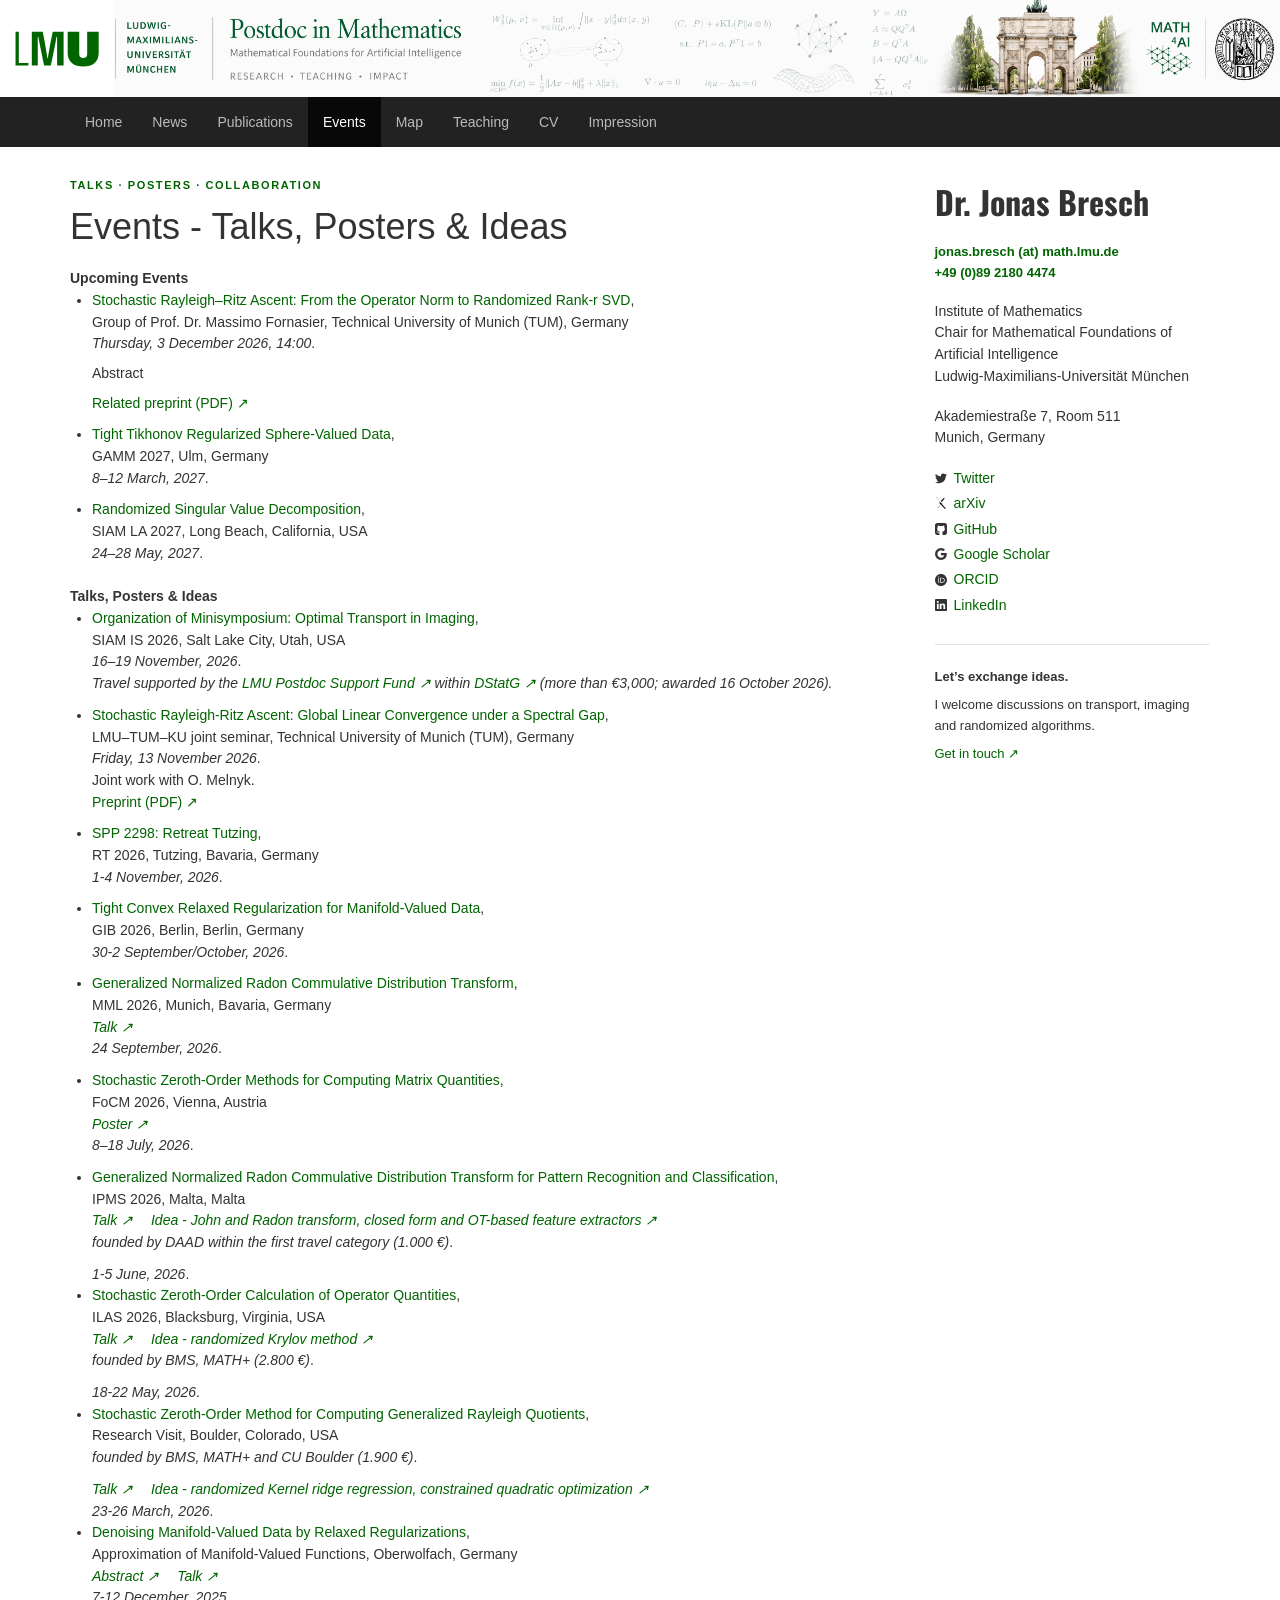
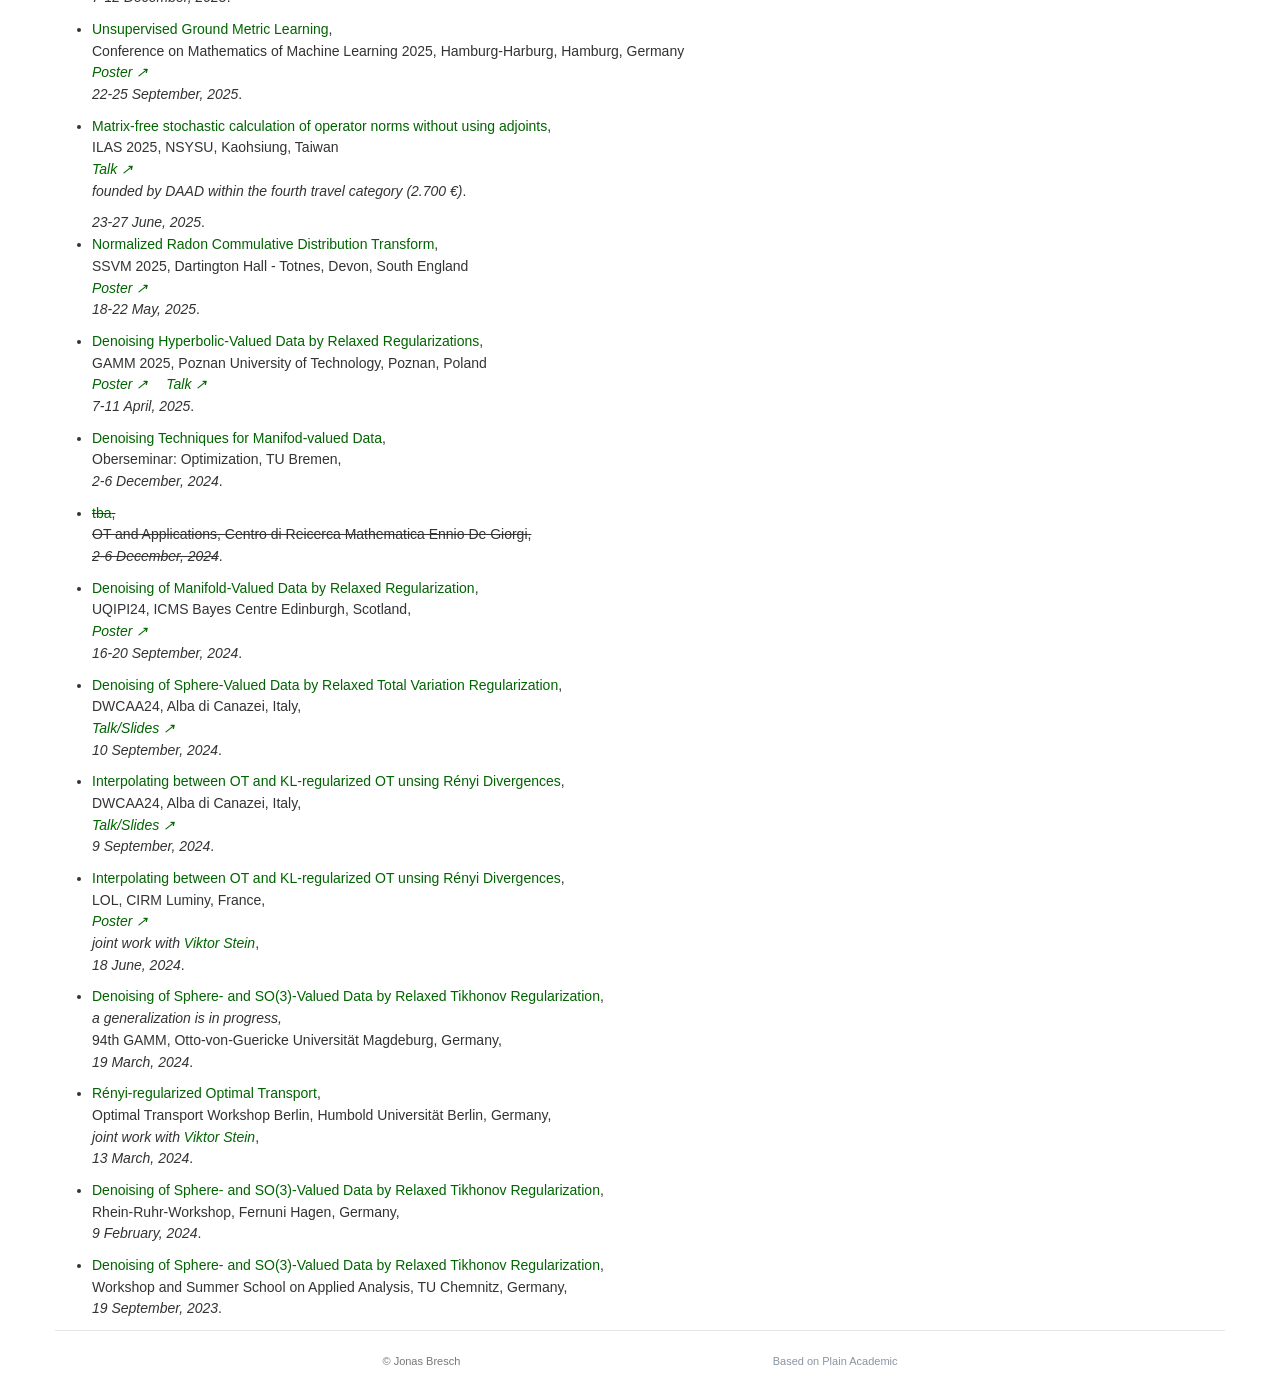
==== commit 5f0ae270: "Announce Fornasier-group talk and add six SIAM Imaging Science photos" ====
--- a/events.html
+++ b/events.html
@@ -14,16 +14,11 @@
 
               <strong>Upcoming Events</strong><br>
               <ul>
-<li id="joint-seminar-2026-11-13"><a href="https://arxiv.org/abs/2610.42071v1" style="color:darkgreen">Stochastic Rayleigh-Ritz Ascent: Global Linear Convergence under a Spectral Gap</a>,<br>
-                      LMU–TUM–KU joint seminar, Technical University of Munich (TUM), Germany<br>
-                      <i>Friday, 13 November 2026</i>.<br>
-                      Joint work with O. Melnyk.<br>
-                      <a href="https://arxiv.org/pdf/2610.42071v1" style="color:darkgreen">Preprint (PDF) <span aria-hidden="true">↗</span></a></li>
+<li id="fornasier-seminar-2026-12-03"><a href="https://mathcal.ma.tum.de/mc/showtalks?filter=0&amp;id=2799" style="color:darkgreen">Stochastic Rayleigh–Ritz Ascent: From the Operator Norm to Randomized Rank-r SVD</a>,<br>Group of Prof. Dr. Massimo Fornasier, Technical University of Munich (TUM), Germany<br><i>Thursday, 3 December 2026, 14:00</i>.<details style="margin:8px 0"><summary>Abstract</summary><p>This talk presents randomized Rayleigh–Ritz ascent for estimating operator norms and computing rank-r singular value decompositions using only forward evaluations, avoiding potentially costly or unavailable adjoints. We compare isotropic and anisotropic updates on the Stiefel manifold, discuss geometric conditions and random rotations that resolve degeneracies, and illustrate the recovery of leading singular values and singular images for a discrete Radon transform.</p></details><a href="https://arxiv.org/pdf/2610.42071v1" style="color:darkgreen">Related preprint (PDF) <span aria-hidden="true">↗</span></a></li>
+
 				
 				
-                <li> <a href="https://www.siam.org/conferences-events/siam-conferences/is26/" , style="color:darkgreen">Organization of Minisyposium: Optimal Transport in Imaging</a>,<br>  
-                      SIAM IS 2026, Salt Lake City, Utah, USA<br>
-                <i>16–19 November, 2026</i>.<br><i>Travel supported by the <a href="https://www.mathematik-informatik-statistik.uni-muenchen.de/postdoc-support-fond/index.html" style="color:darkgreen">LMU Postdoc Support Fund ↗</a> within <a href="https://dstatg.de/" style="color:darkgreen">DStatG ↗</a> (more than €3,000; awarded 16 October 2026).</i></li>
+                
                 <li> <a href="https://jahrestagung.gamm.org/joint-annual-meeting-2027/joint-annual-meeting/" , style="color:darkgreen">Tight Tikhonov Regularized Sphere-Valued Data</a>,<br>  
                       GAMM 2027, Ulm, Germany<br>
                 <i>8–12 March, 2027</i>.</li>
@@ -34,6 +29,14 @@
 
               <strong>Talks, Posters &amp; Ideas</strong><br>
               <ul>
+<li> <a href="https://www.siam.org/conferences-events/siam-conferences/is26/" , style="color:darkgreen">Organization of Minisymposium: Optimal Transport in Imaging</a>,<br>  
+                      SIAM IS 2026, Salt Lake City, Utah, USA<br>
+                <i>16–19 November, 2026</i>.<br><i>Travel supported by the <a href="https://www.mathematik-informatik-statistik.uni-muenchen.de/postdoc-support-fond/index.html" style="color:darkgreen">LMU Postdoc Support Fund ↗</a> within <a href="https://dstatg.de/" style="color:darkgreen">DStatG ↗</a> (more than €3,000; awarded 16 October 2026).</i></li>
+<li id="joint-seminar-2026-11-13"><a href="https://arxiv.org/abs/2610.42071v1" style="color:darkgreen">Stochastic Rayleigh-Ritz Ascent: Global Linear Convergence under a Spectral Gap</a>,<br>
+                      LMU–TUM–KU joint seminar, Technical University of Munich (TUM), Germany<br>
+                      <i>Friday, 13 November 2026</i>.<br>
+                      Joint work with O. Melnyk.<br>
+                      <a href="https://arxiv.org/pdf/2610.42071v1" style="color:darkgreen">Preprint (PDF) <span aria-hidden="true">↗</span></a></li>
 <li> <a href="https://jjewbresch.github.io/index.html" , style="color:darkgreen">SPP 2298: Retreat Tutzing</a>,<br>  
                       RT 2026, Tutzing, Bavaria, Germany<br>
                       <i>1-4 November, 2026</i>.</li>
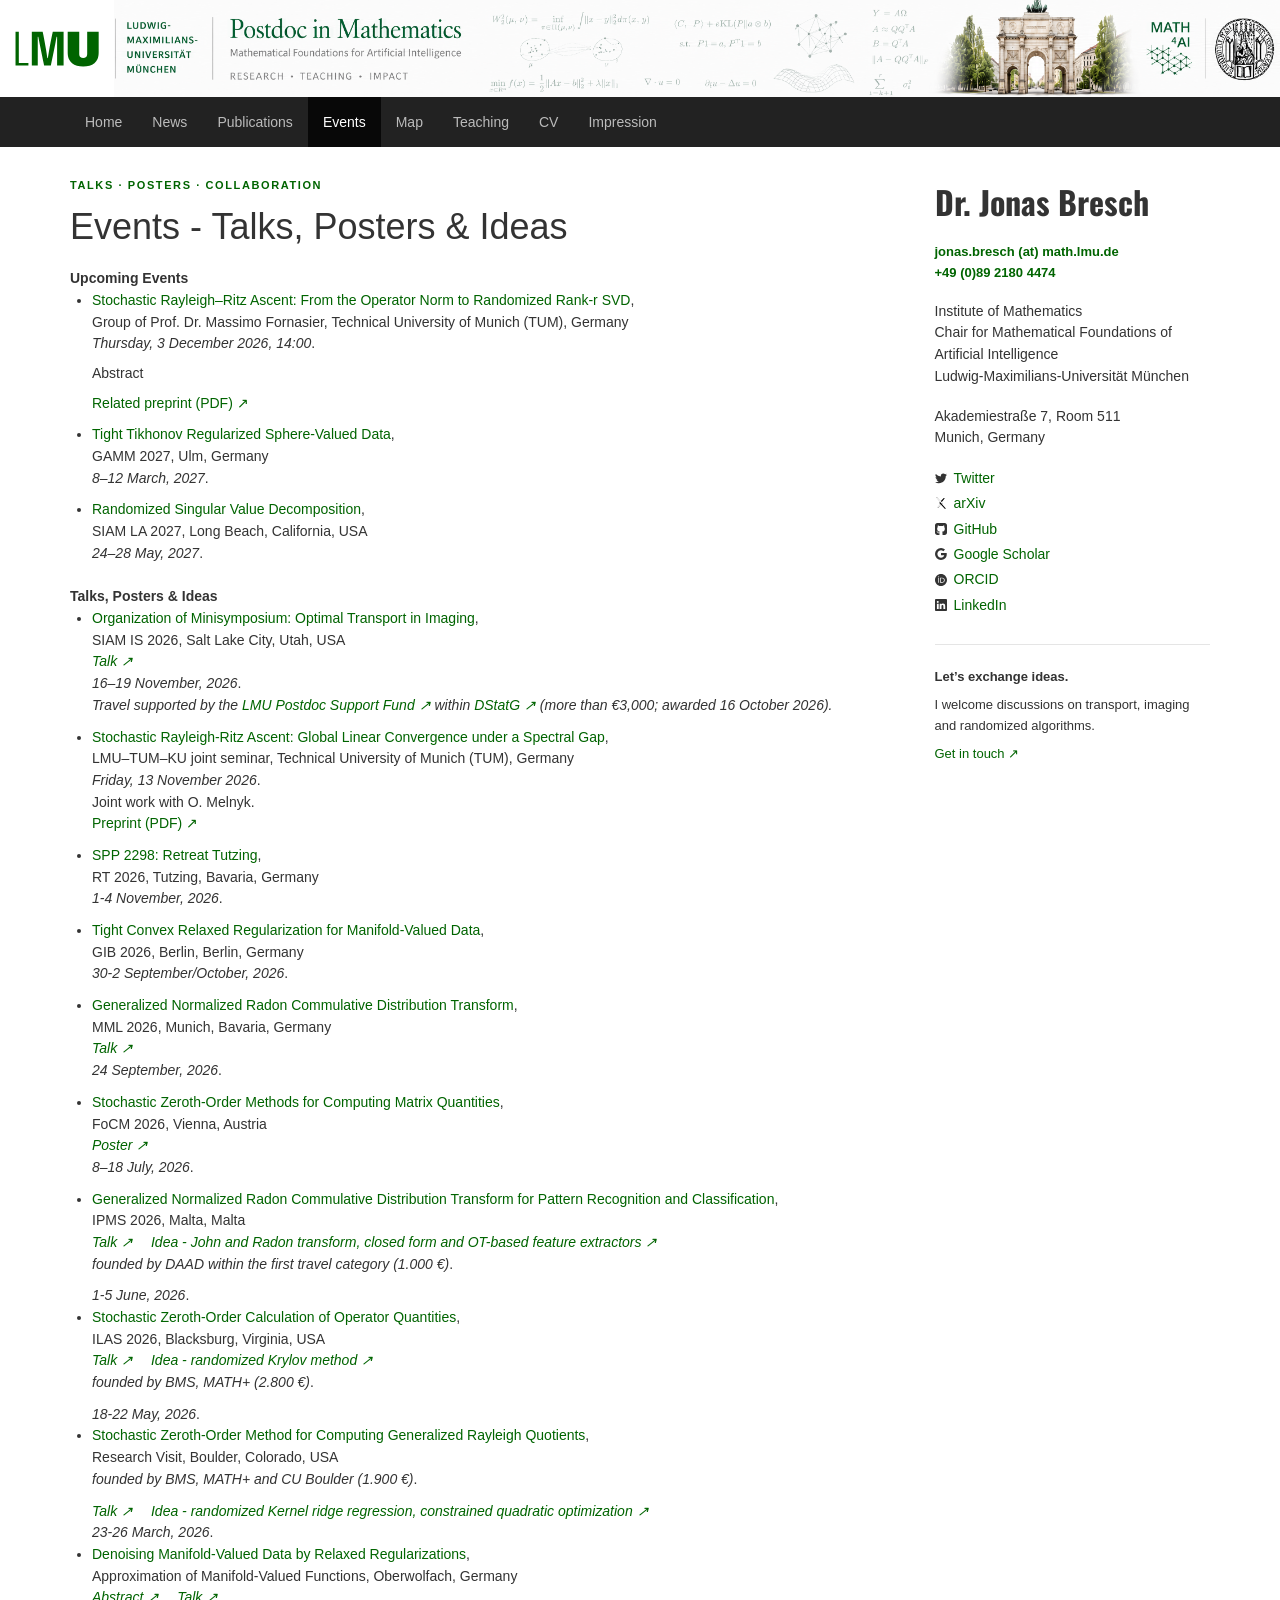
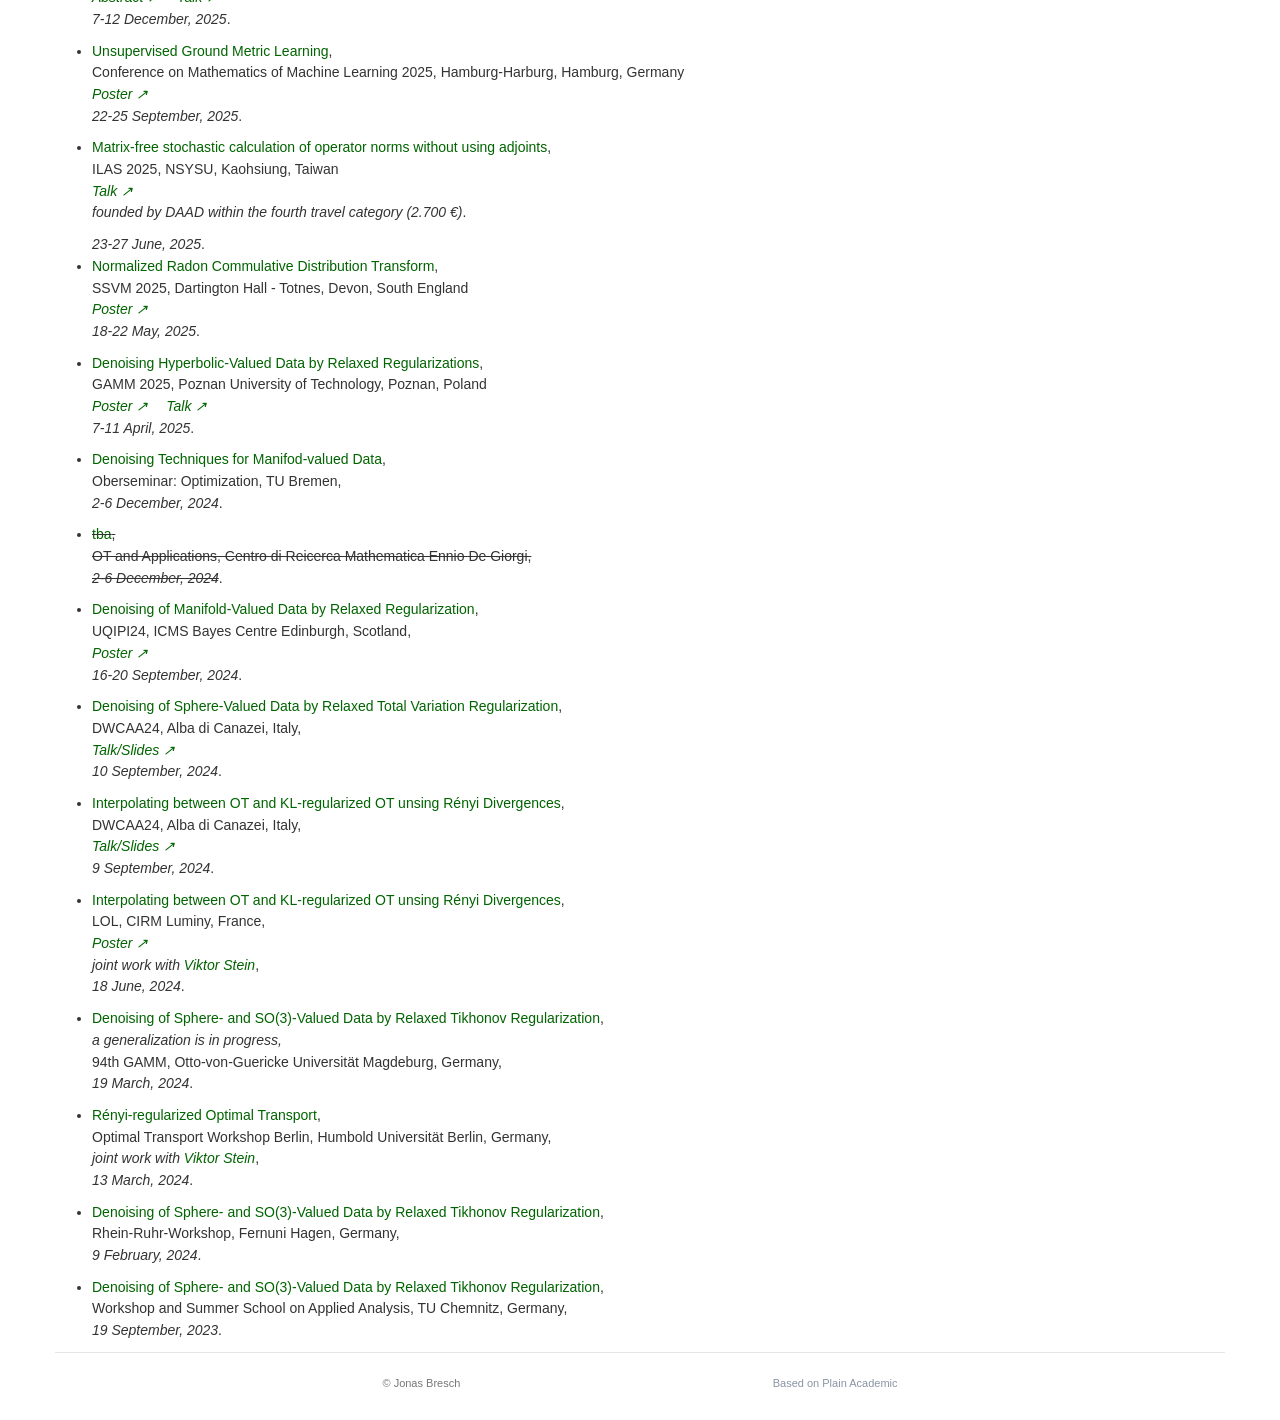
==== commit 2e7d85df: "Link corrected SIAM Imaging Science 2026 talk slides from Events" ====
--- a/events.html
+++ b/events.html
@@ -31,6 +31,7 @@
               <ul>
 <li> <a href="https://www.siam.org/conferences-events/siam-conferences/is26/" , style="color:darkgreen">Organization of Minisymposium: Optimal Transport in Imaging</a>,<br>  
                       SIAM IS 2026, Salt Lake City, Utah, USA<br>
+                <i><a href="docs/Talk_SIAM_IS2026.pdf" style="color:darkgreen">Talk <span aria-hidden="true">↗</span></a></i><br>
                 <i>16–19 November, 2026</i>.<br><i>Travel supported by the <a href="https://www.mathematik-informatik-statistik.uni-muenchen.de/postdoc-support-fond/index.html" style="color:darkgreen">LMU Postdoc Support Fund ↗</a> within <a href="https://dstatg.de/" style="color:darkgreen">DStatG ↗</a> (more than €3,000; awarded 16 October 2026).</i></li>
 <li id="joint-seminar-2026-11-13"><a href="https://arxiv.org/abs/2610.42071v1" style="color:darkgreen">Stochastic Rayleigh-Ritz Ascent: Global Linear Convergence under a Spectral Gap</a>,<br>
                       LMU–TUM–KU joint seminar, Technical University of Munich (TUM), Germany<br>
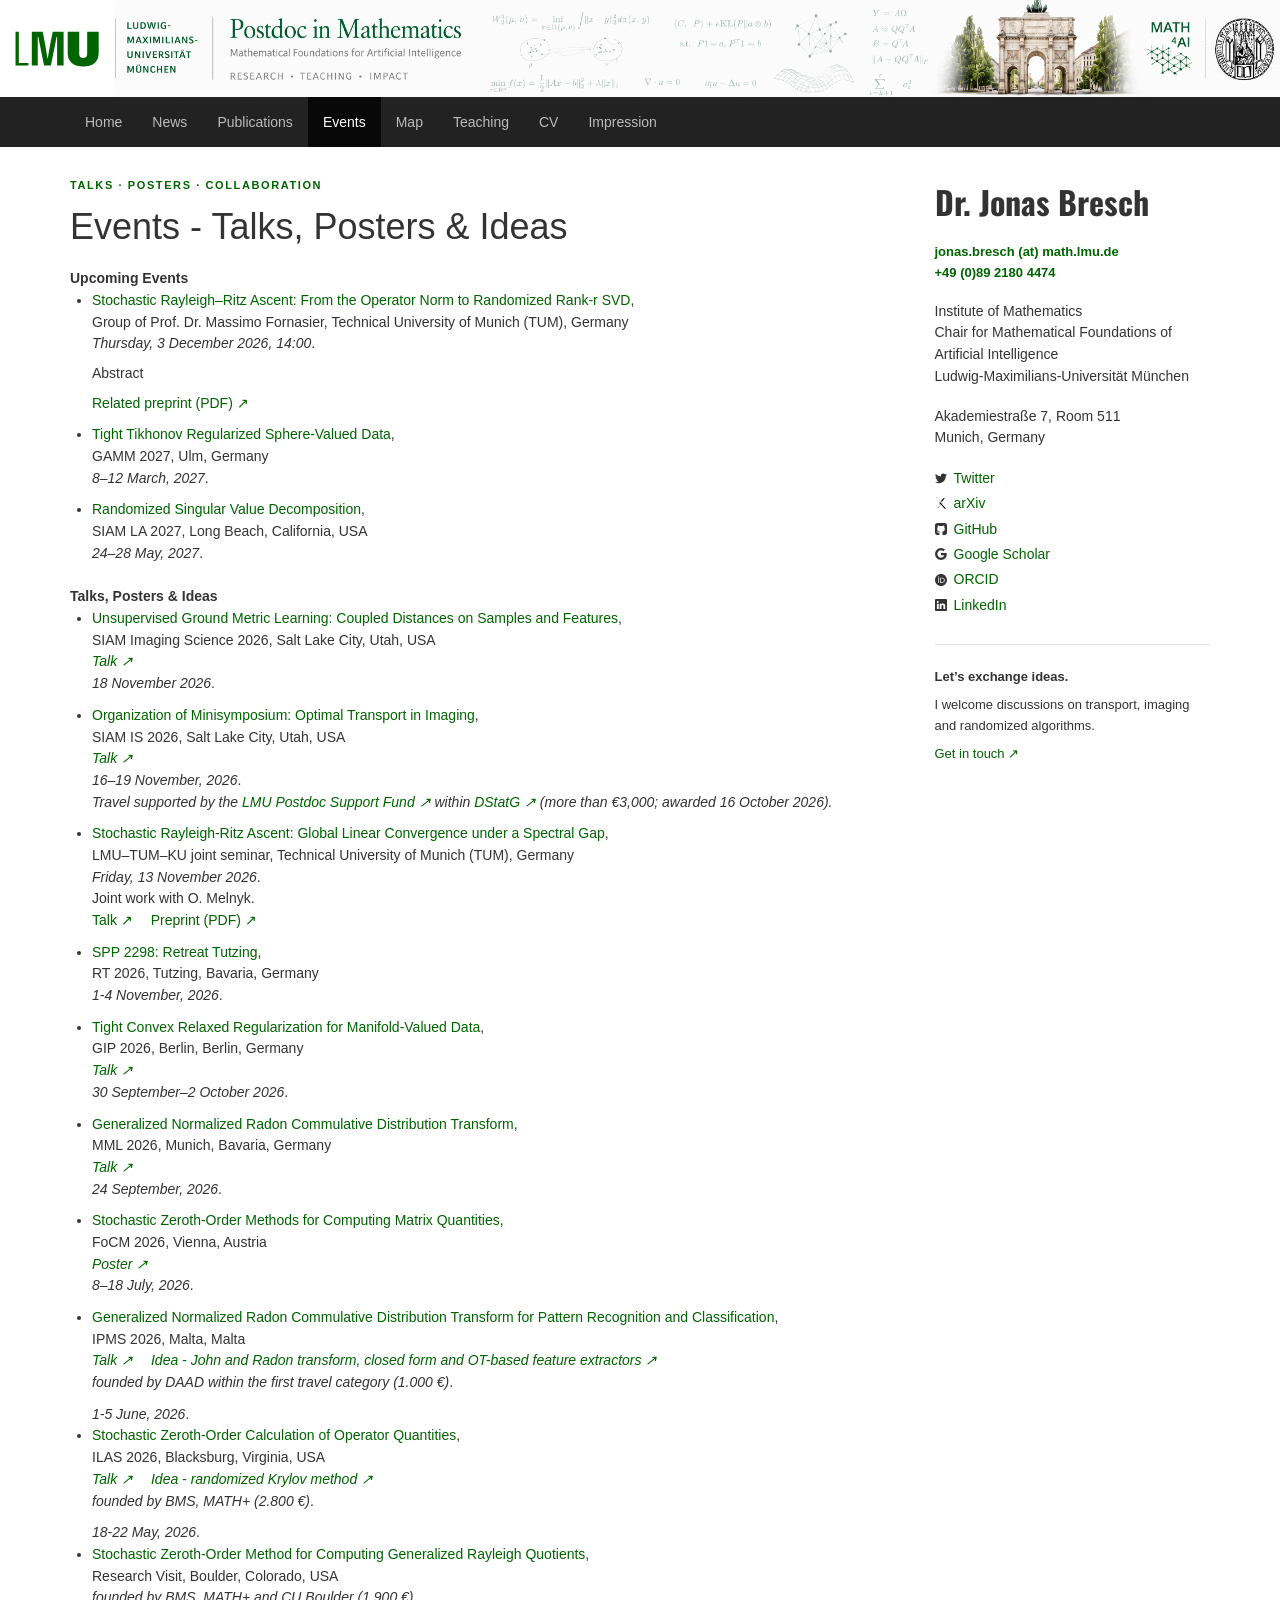
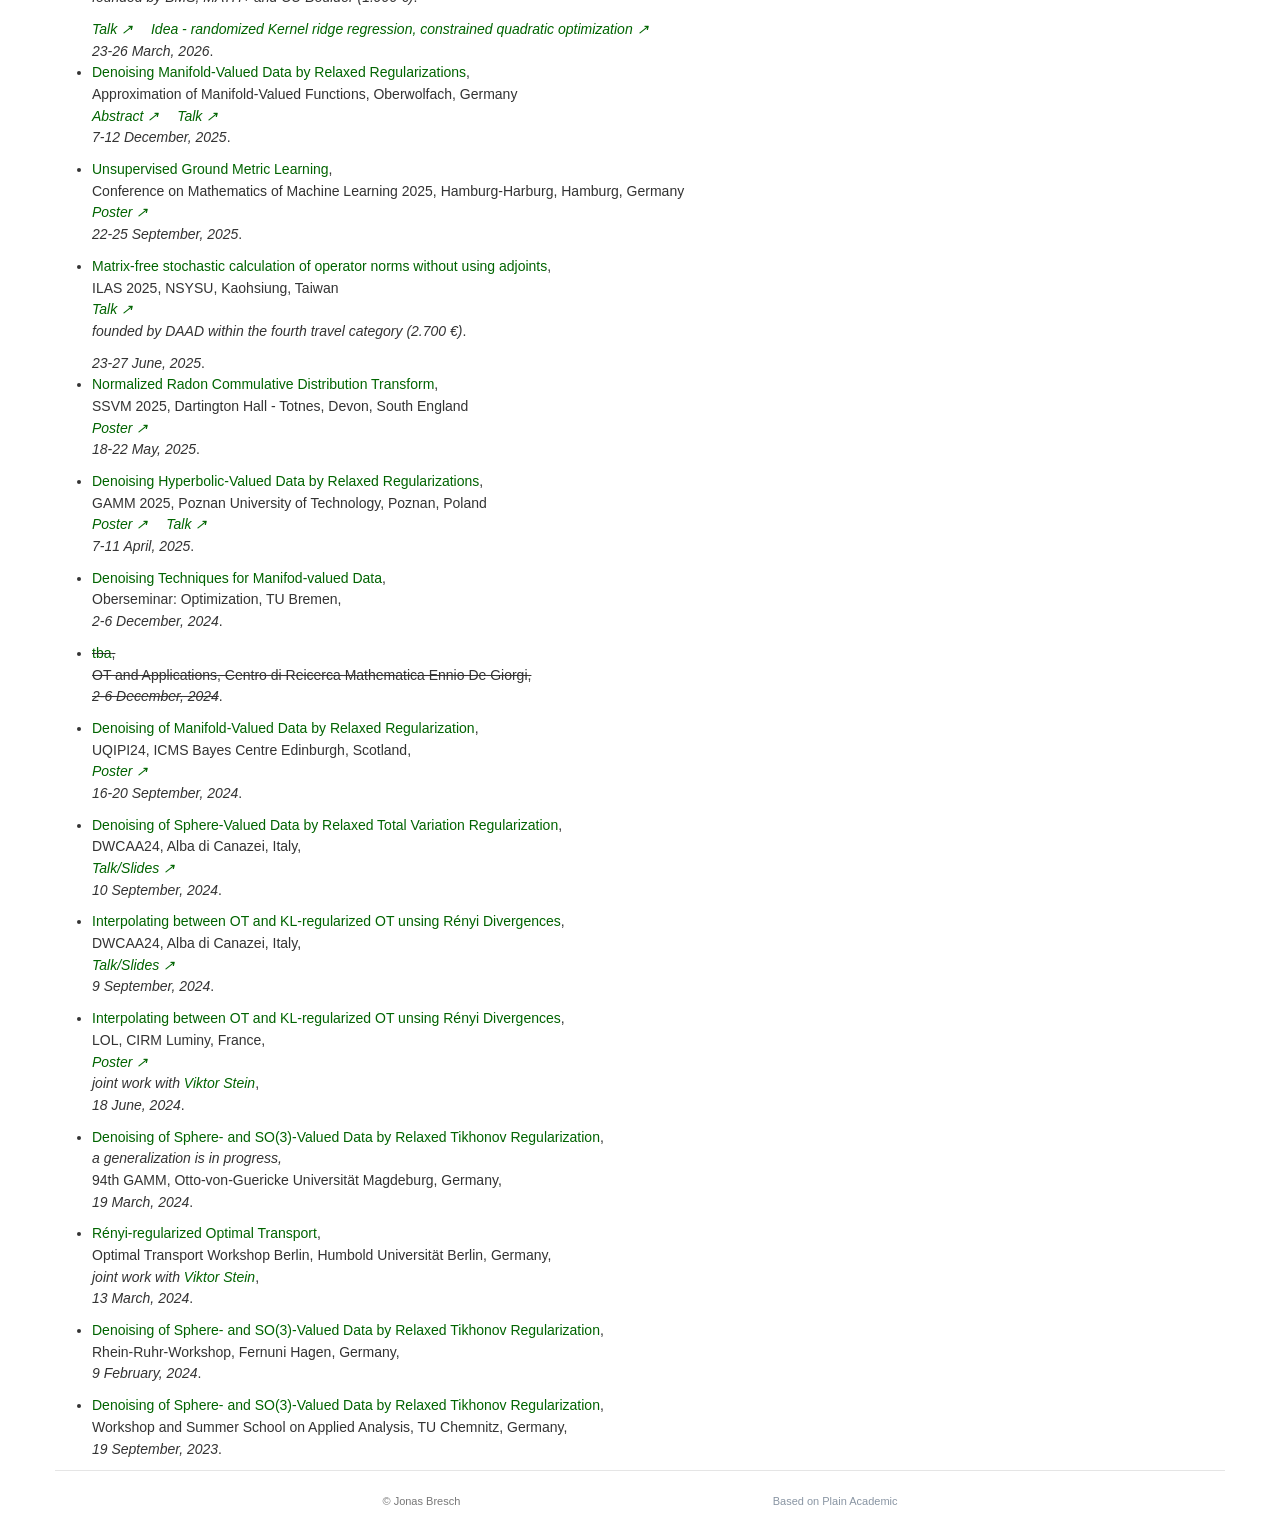
==== commit ee01b769: "Add SIAM metric-learning talk and slides for LMU–TUM–KU and Berlin GIP" ====
--- a/events.html
+++ b/events.html
@@ -29,6 +29,7 @@
 
               <strong>Talks, Posters &amp; Ideas</strong><br>
               <ul>
+<li id="siam-is-2026-ground-metric-learning"><a href="https://doi.org/10.1007/s00365-026-09788-x" style="color:darkgreen">Unsupervised Ground Metric Learning: Coupled Distances on Samples and Features</a>,<br>SIAM Imaging Science 2026, Salt Lake City, Utah, USA<br><i><a href="docs/Talk_SIAM_IS2026_Ground_Metric_Learning.pdf" style="color:darkgreen">Talk <span aria-hidden="true">↗</span></a></i><br><i>18 November 2026</i>.</li>
 <li> <a href="https://www.siam.org/conferences-events/siam-conferences/is26/" , style="color:darkgreen">Organization of Minisymposium: Optimal Transport in Imaging</a>,<br>  
                       SIAM IS 2026, Salt Lake City, Utah, USA<br>
                 <i><a href="docs/Talk_SIAM_IS2026.pdf" style="color:darkgreen">Talk <span aria-hidden="true">↗</span></a></i><br>
@@ -37,13 +38,13 @@
                       LMU–TUM–KU joint seminar, Technical University of Munich (TUM), Germany<br>
                       <i>Friday, 13 November 2026</i>.<br>
                       Joint work with O. Melnyk.<br>
-                      <a href="https://arxiv.org/pdf/2610.42071v1" style="color:darkgreen">Preprint (PDF) <span aria-hidden="true">↗</span></a></li>
+                      <a href="docs/Talk_TUM_LMU_KU2026.pdf" style="color:darkgreen">Talk <span aria-hidden="true">↗</span></a>&emsp; <a href="https://arxiv.org/pdf/2610.42071v1" style="color:darkgreen">Preprint (PDF) <span aria-hidden="true">↗</span></a></li>
 <li> <a href="https://jjewbresch.github.io/index.html" , style="color:darkgreen">SPP 2298: Retreat Tutzing</a>,<br>  
                       RT 2026, Tutzing, Bavaria, Germany<br>
                       <i>1-4 November, 2026</i>.</li>
 <li> <a href="https://www.ptb.de/7th-annual-gip-meeting/startseite" , style="color:darkgreen">Tight Convex Relaxed Regularization for Manifold-Valued Data</a>,<br>  
-                      GIB 2026, Berlin, Berlin, Germany<br>
-                      <i>30-2 September/October, 2026</i>.</li>
+                      GIP 2026, Berlin, Berlin, Germany<br>
+                      <i><a href="docs/Talk_GIP2026.pdf" style="color:darkgreen">Talk <span aria-hidden="true">↗</span></a></i><br><i>30 September–2 October 2026</i>.</li>
 				<li> <a href="https://munichgeoml.github.io" , style="color:darkgreen">Generalized Normalized Radon Commulative Distribution Transform</a>,<br>  
                       MML 2026, Munich, Bavaria, Germany<br>
 					  <i><a href="docs/talk_nrcdt_short.pdf" , style="color:darkgreen">Talk <span aria-hidden="true">↗</span></a></i><br>
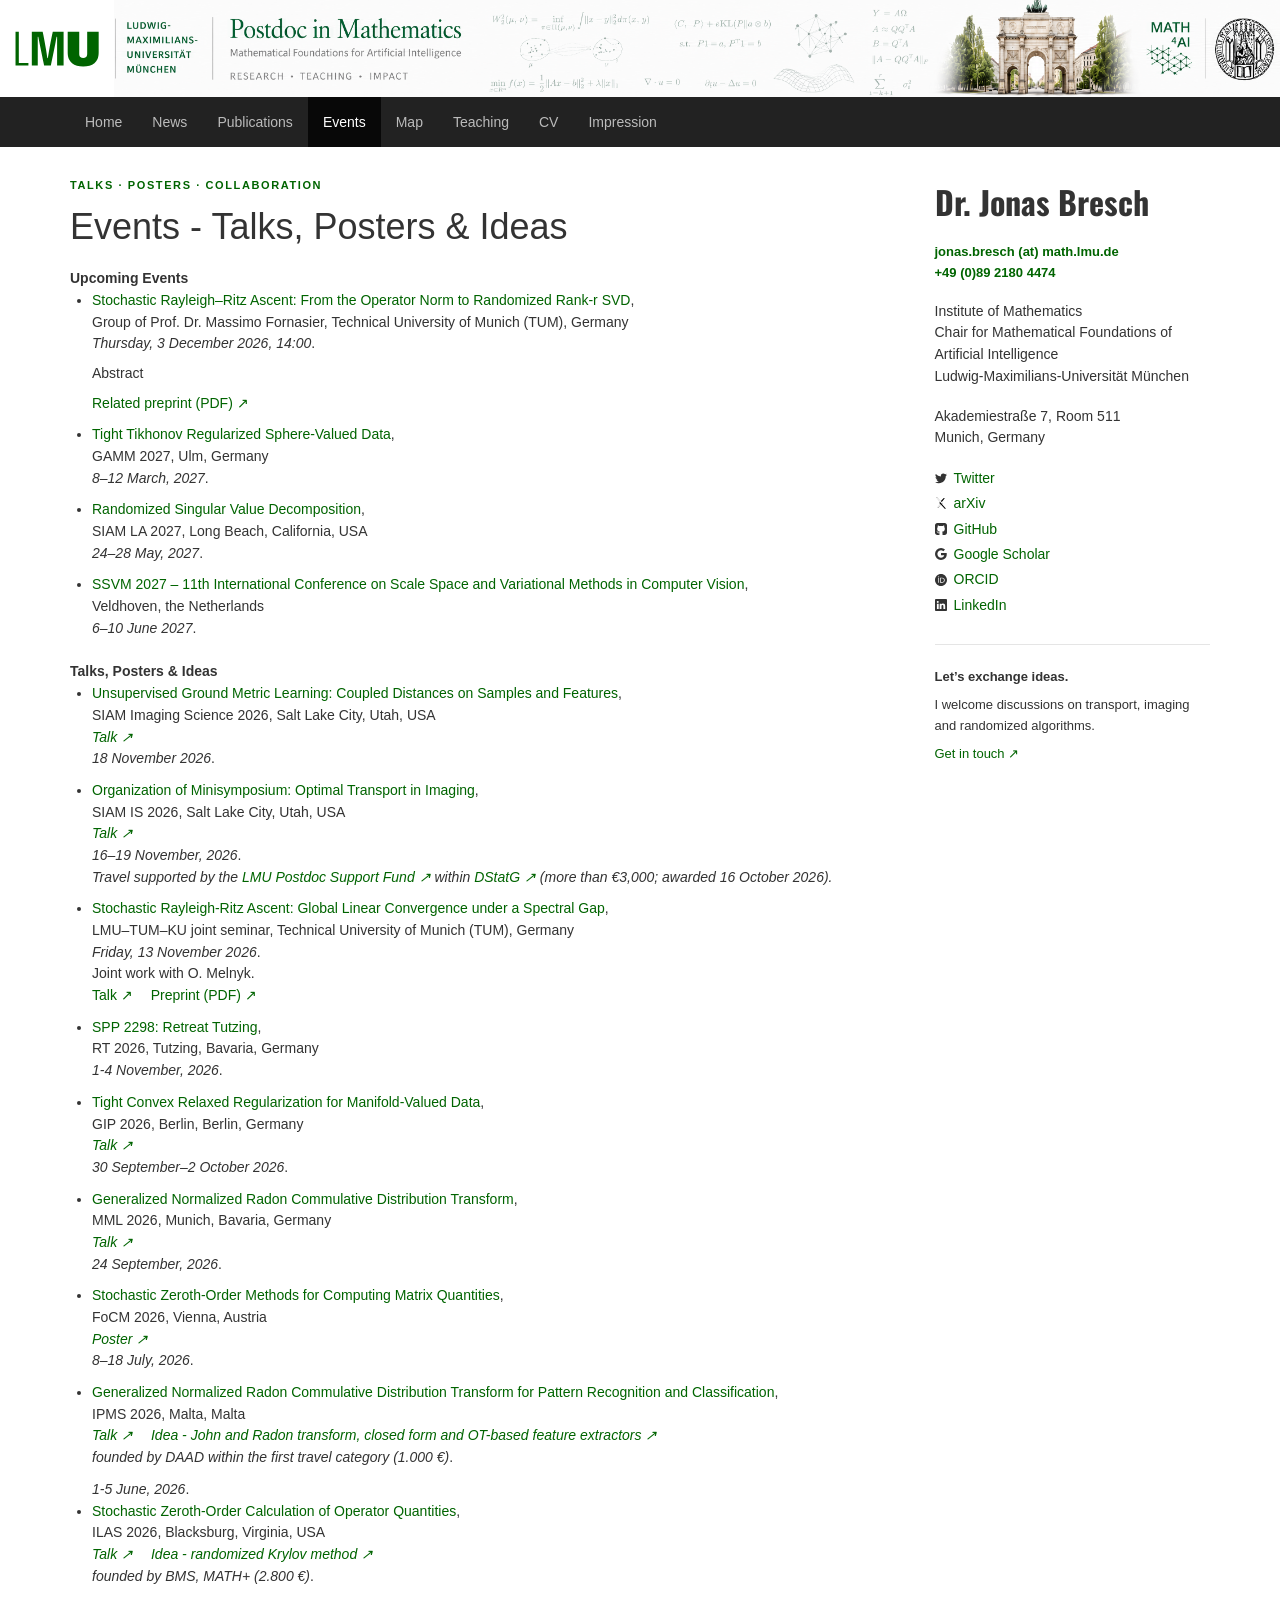
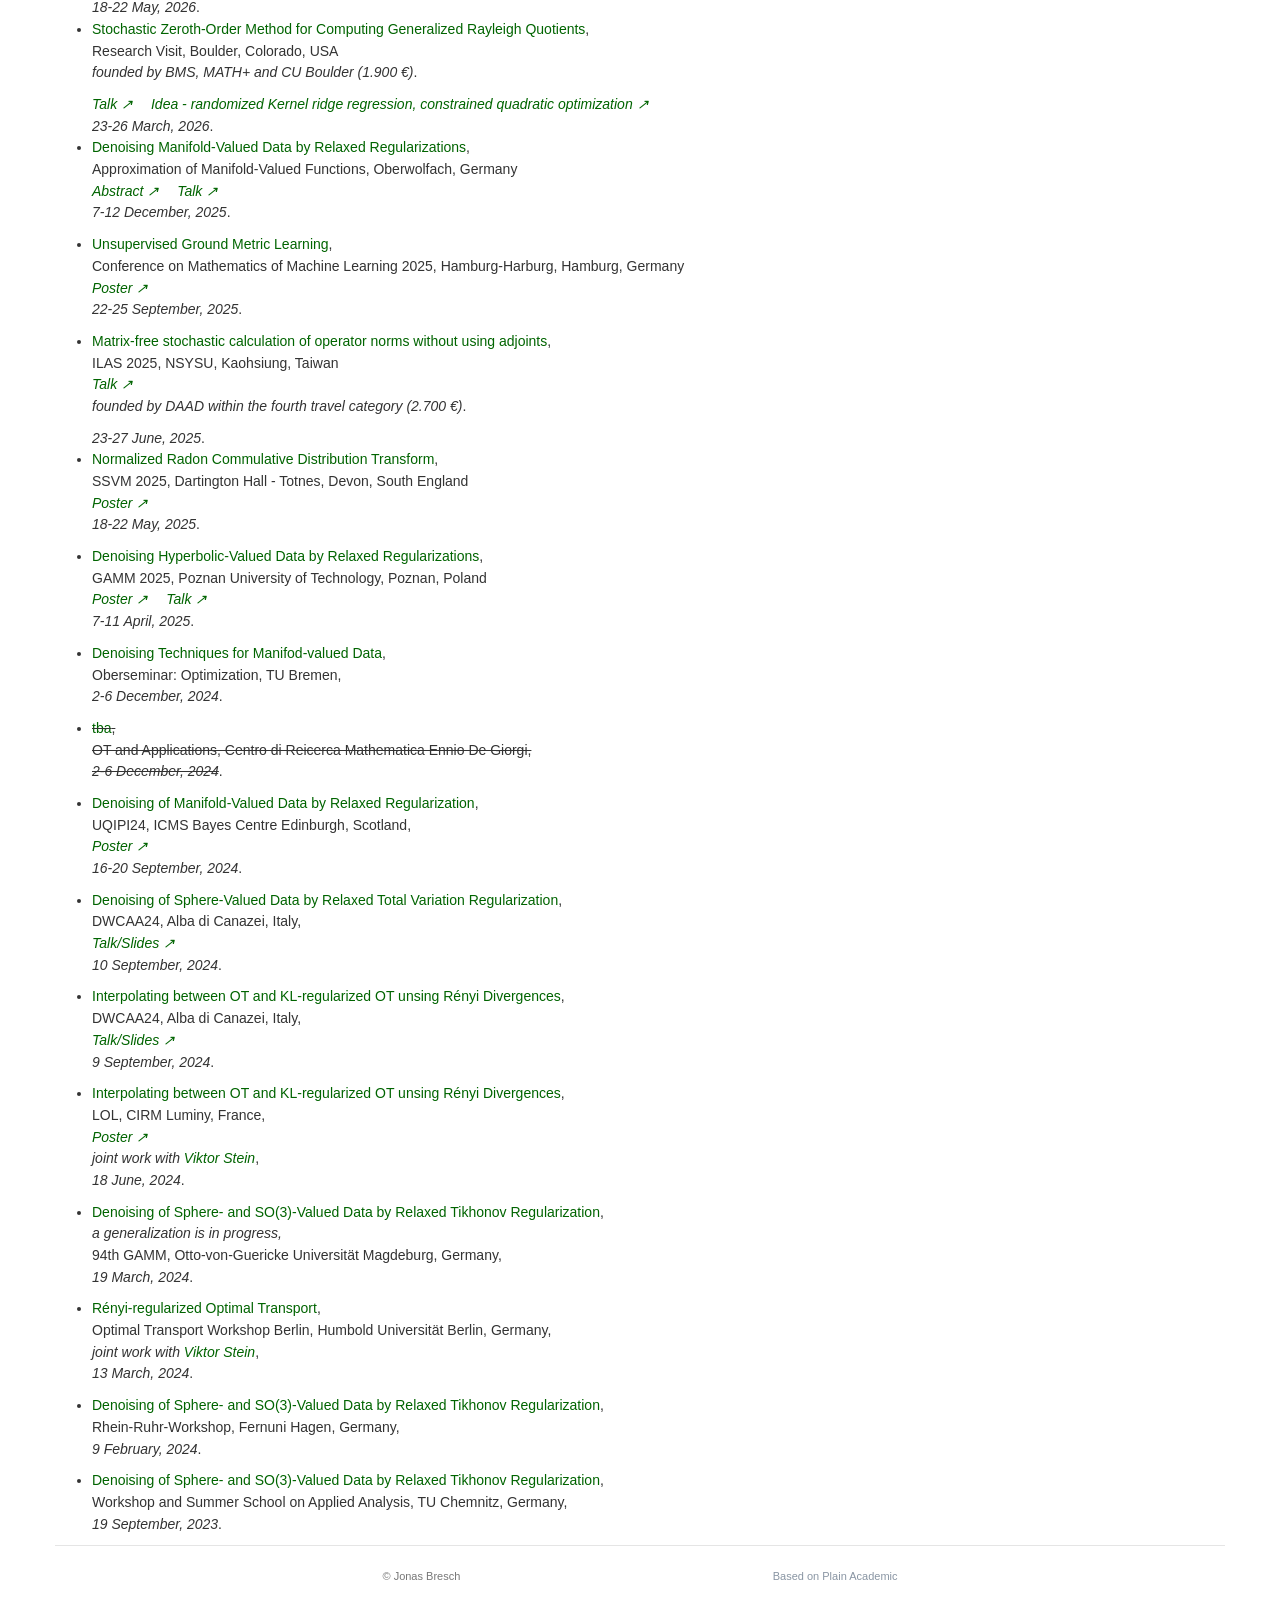
==== commit 2bc768e5: "List SSVM 2027 and reduce SIAM gallery heading and caption sizes" ====
--- a/events.html
+++ b/events.html
@@ -25,7 +25,9 @@
                 <li> <a href="https://www.siam.org/conferences-events/siam-conferences/la27/" , style="color:darkgreen">Randomized Singular Value Decomposition</a>,<br>  
                       SIAM LA 2027, Long Beach, California, USA<br>
                 <i>24–28 May, 2027</i>.</li>
-              </ul>
+              
+<li id="ssvm-2027"><a href="https://ssvm2027.github.io/" style="color:darkgreen">SSVM 2027 – 11th International Conference on Scale Space and Variational Methods in Computer Vision</a>,<br>Veldhoven, the Netherlands<br><i>6–10 June 2027</i>.</li>
+</ul>
 
               <strong>Talks, Posters &amp; Ideas</strong><br>
               <ul>
